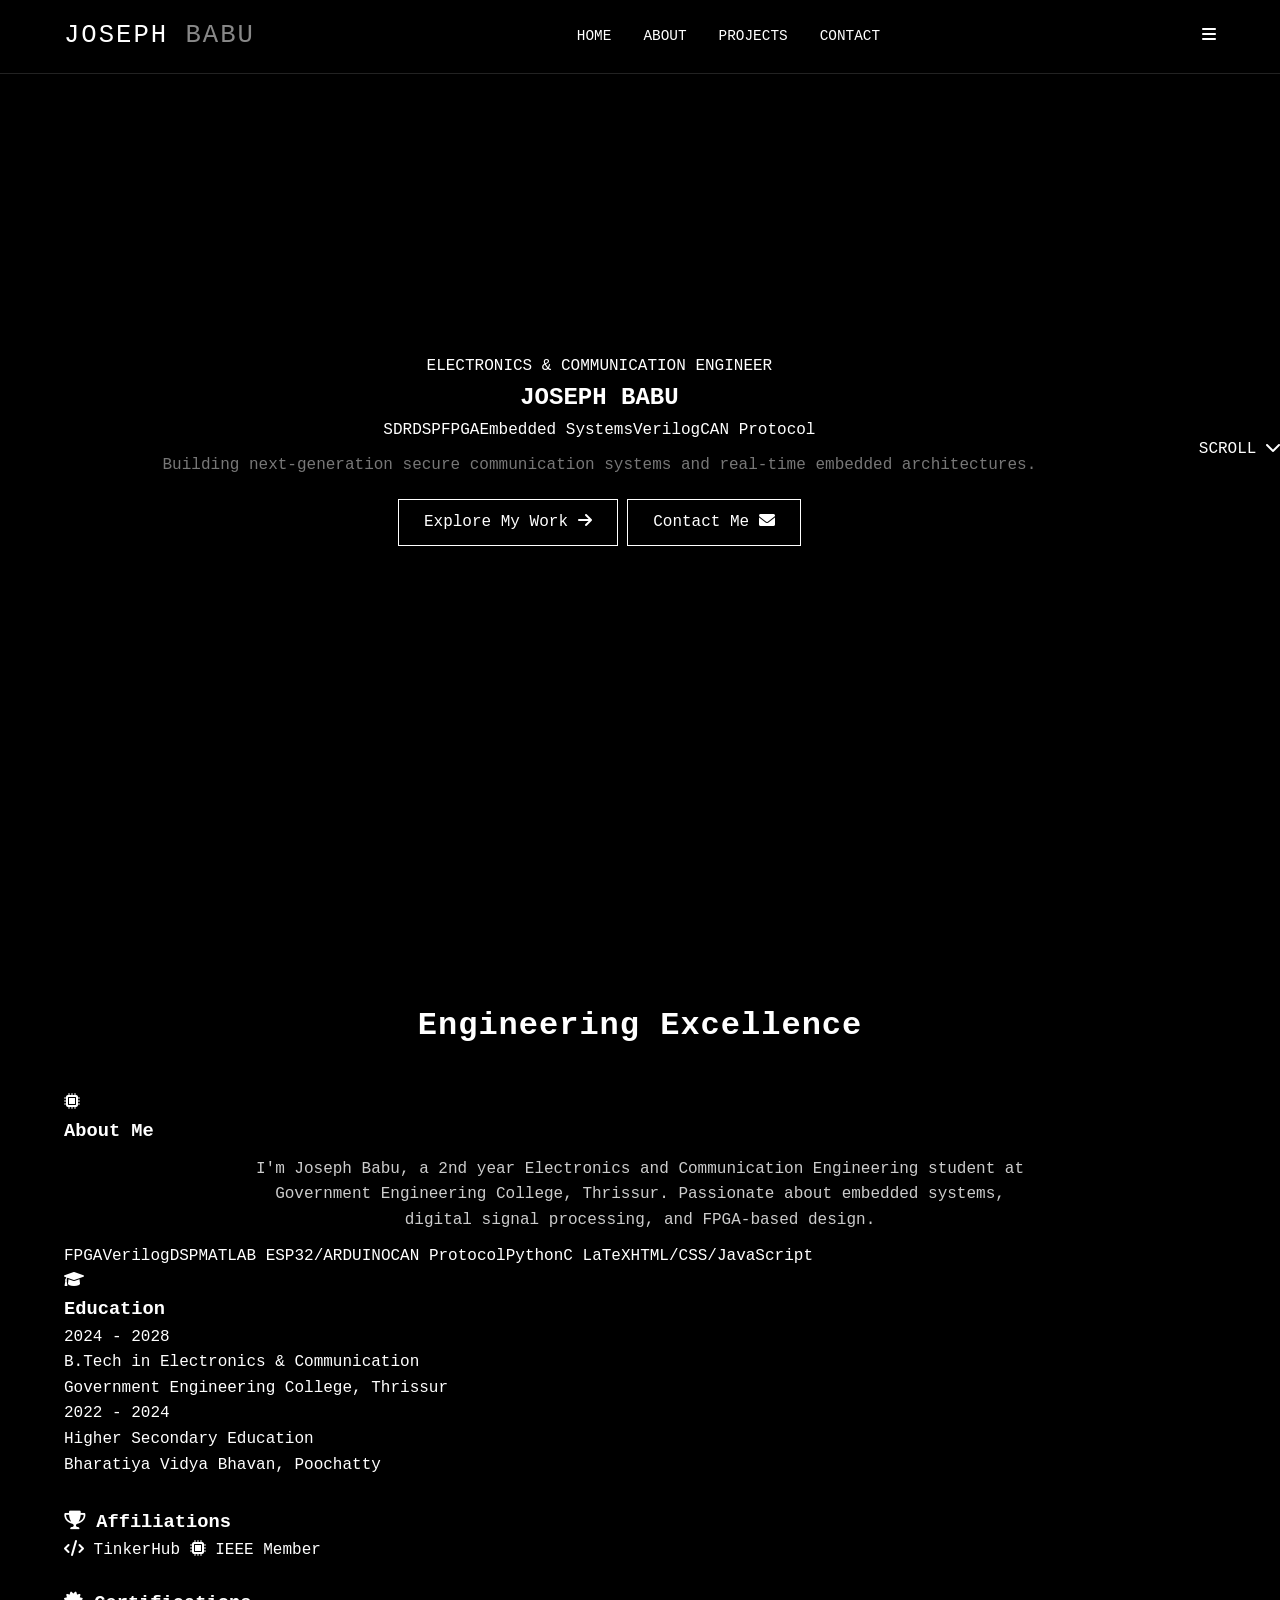
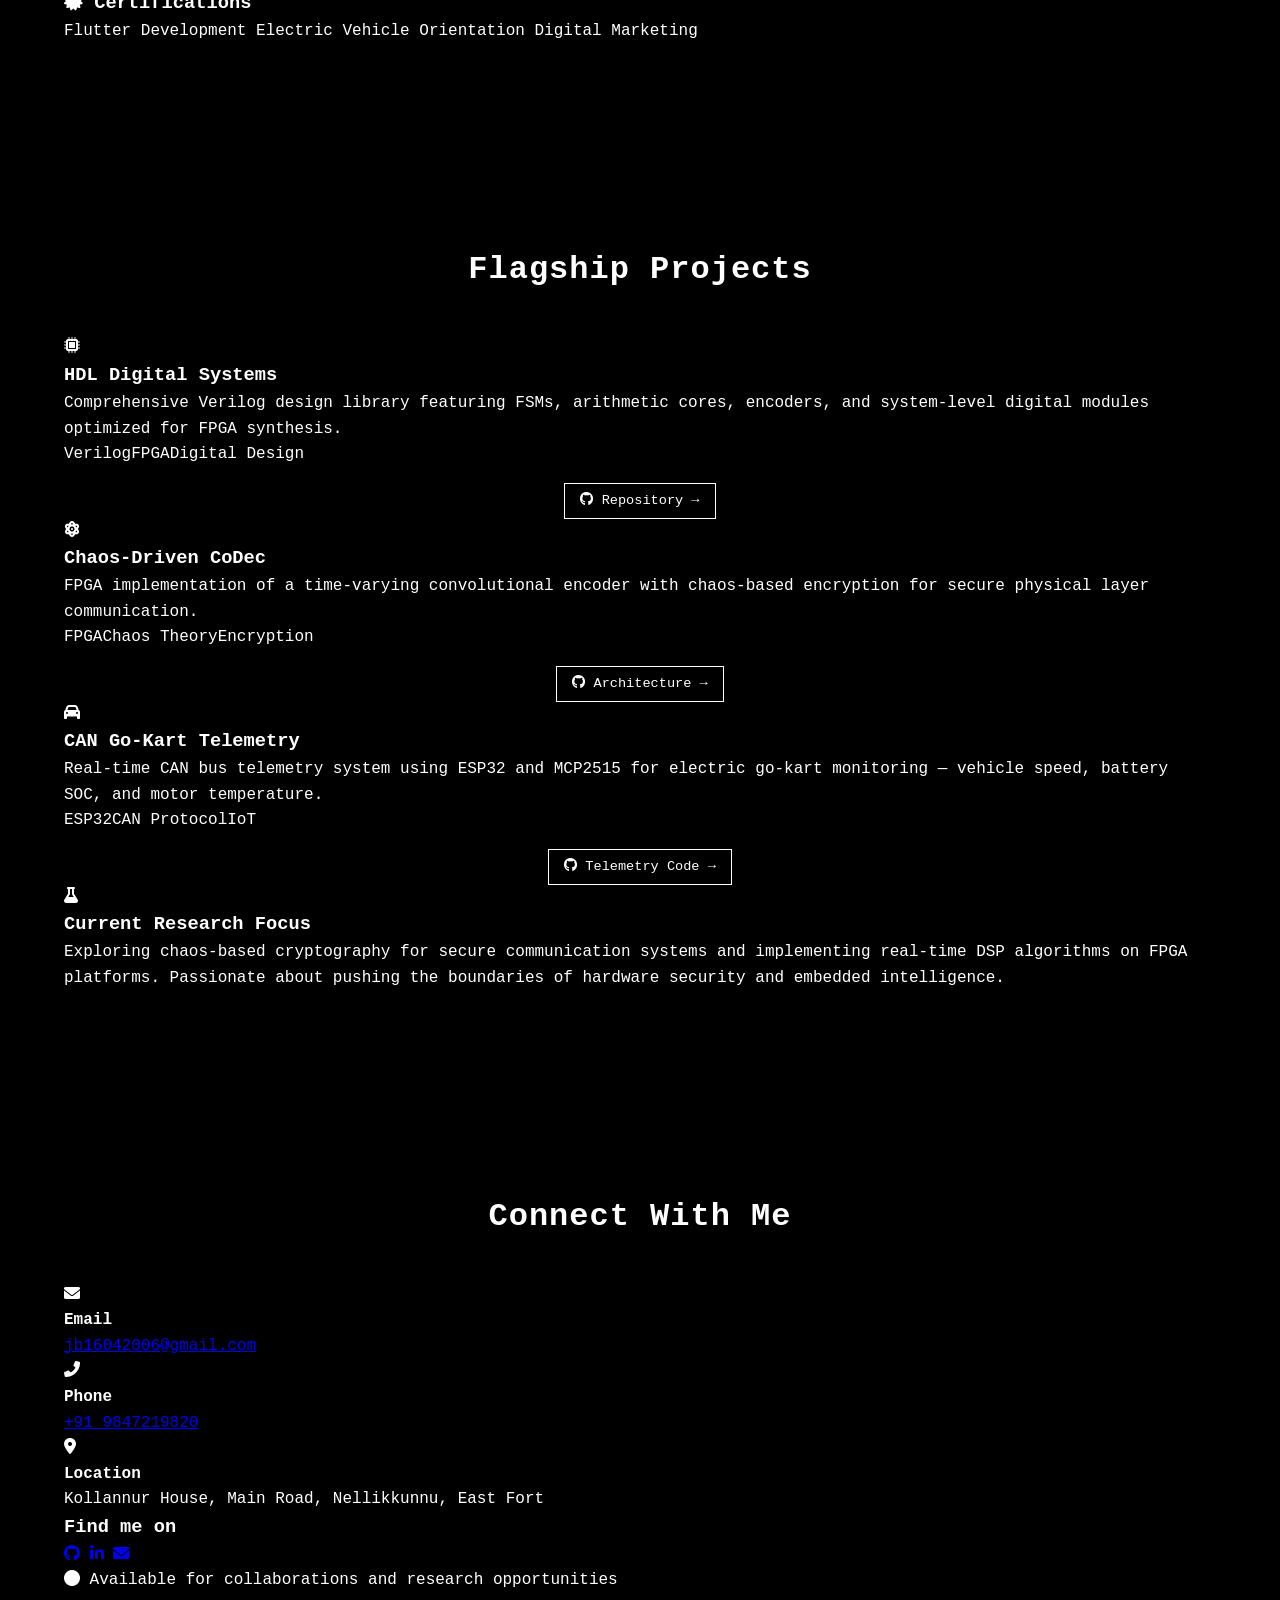
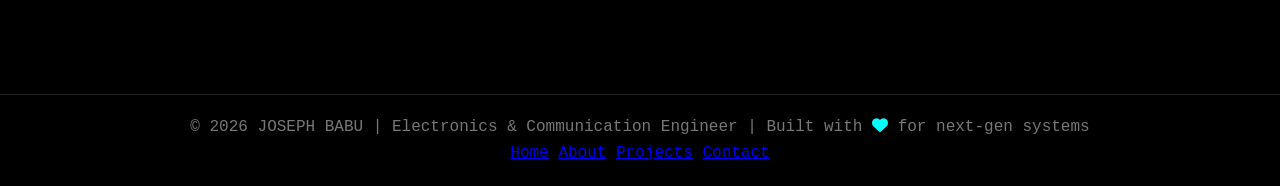
==== index.html @ eed011e5 "Update index.html" ====
<!DOCTYPE html>
<html lang="en">
<head>
    <meta charset="UTF-8">
    <meta name="viewport" content="width=device-width, initial-scale=1.0">
    <title>Joseph Babu | Electronics & Communication Engineer</title>
    
    <!-- Google Fonts + Font Awesome -->
    <link href="https://fonts.googleapis.com/css2?family=Inter:opsz,wght@14..32,300;14..32,400;14..32,500;14..32,600;14..32,700;14..32,800&family=Space+Grotesk:wght@400;500;600;700&display=swap" rel="stylesheet">
    <link rel="stylesheet" href="https://cdnjs.cloudflare.com/ajax/libs/font-awesome/6.0.0/css/all.min.css">
    
    <link rel="stylesheet" href="style.css">
</head>
<body class="no-js">

<div class="grid-bg"></div>
<div class="cursor-glow" id="cursorGlow"></div>

<nav id="navbar">
    <div class="container">
        <div class="logo">JOSEPH <span>BABU</span></div>
        <ul class="nav-links" id="navLinks">
            <li><a href="#home">HOME</a></li>
            <li><a href="#about">ABOUT</a></li>
            <li><a href="#projects">PROJECTS</a></li>
            <li><a href="#contact">CONTACT</a></li>
        </ul>
        <div class="mobile-menu-btn" id="mobileMenuBtn">
            <i class="fas fa-bars"></i>
        </div>
    </div>
</nav>

<!-- Hero Section -->
<section id="home" class="hero">
    <div class="container">
        <div class="hero-content reveal">
            <div class="hero-badge">ELECTRONICS & COMMUNICATION ENGINEER</div>
            <h1>JOSEPH <span class="gradient-text">BABU</span></h1>
        
            <div class="hero-tags">
                <span>SDR</span><span>DSP</span><span>FPGA</span><span>Embedded Systems</span><span>Verilog</span><span>CAN Protocol</span>
            </div>
            <p class="hero-description">Building next-generation secure communication systems and real-time embedded architectures.</p>
            <div class="hero-buttons">
                <a href="#projects" class="btn btn-primary">Explore My Work <i class="fas fa-arrow-right"></i></a>
                <a href="#contact" class="btn btn-outline">Contact Me <i class="fas fa-envelope"></i></a>
            </div>
        </div>
    </div>
    <div class="scroll-indicator">
        <span>SCROLL</span>
        <i class="fas fa-chevron-down"></i>
    </div>
</section>

<!-- About Section -->
<section id="about" class="section">
    <div class="container">
        <h2 class="title reveal">Engineering Excellence</h2>
        <div class="about-grid">
            <div class="about-card reveal">
                <div class="card-icon"><i class="fas fa-microchip"></i></div>
                <h3>About Me</h3>
                <p class="about-text">I'm Joseph Babu, a 2nd year Electronics and Communication Engineering student at Government Engineering College, Thrissur. Passionate about embedded systems, digital signal processing, and FPGA-based design.</p>
                
                <div class="skills-cloud">
                    <span>FPGA</span><span>Verilog</span><span>DSP</span><span>MATLAB</span>
                    <span>ESP32/ARDUINO</span><span>CAN Protocol</span><span>Python</span><span>C</span>
                    <span>LaTeX</span><span>HTML/CSS/JavaScript</span>
                </div>
            </div>
            <div class="about-card reveal">
                <div class="card-icon"><i class="fas fa-graduation-cap"></i></div>
                <h3>Education</h3>
                <div class="education-item">
                    <div class="edu-year">2024 - 2028</div>
                    <div class="edu-title">B.Tech in Electronics & Communication</div>
                    <div class="edu-institution">Government Engineering College, Thrissur</div>
                </div>
                <div class="education-item">
                    <div class="edu-year">2022 - 2024</div>
                    <div class="edu-title">Higher Secondary Education</div>
                    <div class="edu-institution">Bharatiya Vidya Bhavan, Poochatty</div>
                </div>
                <h3 style="margin-top: 30px;"><i class="fas fa-trophy"></i> Affiliations</h3>
                <div class="affiliations">
                    <span><i class="fas fa-code"></i> TinkerHub</span>
                    <span><i class="fas fa-microchip"></i> IEEE Member</span>
                </div>
                <h3 style="margin-top: 25px;"><i class="fas fa-certificate"></i> Certifications</h3>
                <div class="cert-list">
                    <span>Flutter Development</span>
                    <span>Electric Vehicle Orientation</span>
                    <span>Digital Marketing</span>
                </div>
            </div>
        </div>
        
            </div>
        </div>
    </div>
</section>

<!-- Projects Section -->
<section id="projects" class="section">
    <div class="container">
        <h2 class="title reveal">Flagship Projects</h2>
        <div class="projects-grid">
            <div class="project-card reveal">
                <div class="project-icon"><i class="fas fa-microchip"></i></div>
                <h3>HDL Digital Systems</h3>
                <p>Comprehensive Verilog design library featuring FSMs, arithmetic cores, encoders, and system-level digital modules optimized for FPGA synthesis.</p>
                <div class="project-tech">
                    <span>Verilog</span><span>FPGA</span><span>Digital Design</span>
                </div>
                <div class="project-links">
                    <a href="https://github.com/yechezkiel/HDL" target="_blank"><i class="fab fa-github"></i> Repository →</a>
                </div>
            </div>

            <div class="project-card reveal">
                <div class="project-icon"><i class="fas fa-atom"></i></div>
                <h3>Chaos-Driven CoDec</h3>
                <p>FPGA implementation of a time-varying convolutional encoder with chaos-based encryption for secure physical layer communication.</p>
                <div class="project-tech">
                    <span>FPGA</span><span>Chaos Theory</span><span>Encryption</span>
                </div>
                <div class="project-links">
                    <a href="https://github.com/yechezkiel/Chaos-Driven-Time-Varying-Convolutional-CoDec" target="_blank"><i class="fab fa-github"></i> Architecture →</a>
                </div>
            </div>

            <div class="project-card reveal">
                <div class="project-icon"><i class="fas fa-car"></i></div>
                <h3>CAN Go-Kart Telemetry</h3>
                <p>Real-time CAN bus telemetry system using ESP32 and MCP2515 for electric go-kart monitoring — vehicle speed, battery SOC, and motor temperature.</p>
                <div class="project-tech">
                    <span>ESP32</span><span>CAN Protocol</span><span>IoT</span>
                </div>
                <div class="project-links">
                    <a href="https://github.com/yechezkiel/CAN-GOKart" target="_blank"><i class="fab fa-github"></i> Telemetry Code →</a>
                </div>
            </div>
        </div>

        <!-- Research Interest -->
        <div class="research-section reveal">
            <div class="research-content">
                <i class="fas fa-flask"></i>
                <h3>Current Research Focus</h3>
                <p>Exploring chaos-based cryptography for secure communication systems and implementing real-time DSP algorithms on FPGA platforms. Passionate about pushing the boundaries of hardware security and embedded intelligence.</p>
            </div>
        </div>
    </div>
</section>

<!-- Contact Section -->
<section id="contact" class="section">
    <div class="container">
        <h2 class="title reveal">Connect With Me</h2>
        <div class="contact-wrapper">
            <div class="contact-info-card reveal">
                <div class="contact-item">
                    <i class="fas fa-envelope"></i>
                    <div>
                        <h4>Email</h4>
                        <a href="mailto:jb16042006@gmail.com">jb16042006@gmail.com</a>
                    </div>
                </div>
                <div class="contact-item">
                    <i class="fas fa-phone-alt"></i>
                    <div>
                        <h4>Phone</h4>
                        <a href="tel:+919847219820">+91 9847219820</a>
                    </div>
                </div>
                <div class="contact-item">
                    <i class="fas fa-map-marker-alt"></i>
                    <div>
                        <h4>Location</h4>
                        <p>Kollannur House, Main Road, Nellikkunnu, East Fort</p>
                    </div>
                </div>
            </div>
            
            <div class="contact-social reveal">
                <h3>Find me on</h3>
                <div class="social-links">
                    <a href="https://github.com/yechezkiel" target="_blank"><i class="fab fa-github"></i></a>
                    <a href="https://www.linkedin.com/in/joseph-babu-77b7ab332" target="_blank"><i class="fab fa-linkedin-in"></i></a>
                    <a href="mailto:jb16042006@gmail.com"><i class="fas fa-envelope"></i></a>
                </div>
                <div class="availability">
                    <i class="fas fa-circle"></i>
                    <span>Available for collaborations and research opportunities</span>
                </div>
            </div>
        </div>
    </div>
</section>

<footer>
    <div class="container">
        <p>© 2026 JOSEPH BABU | Electronics & Communication Engineer | Built with <i class="fas fa-heart" style="color:#0ff"></i> for next-gen systems</p>
        <div class="footer-links">
            <a href="#home">Home</a>
            <a href="#about">About</a>
            <a href="#projects">Projects</a>
            <a href="#contact">Contact</a>
        </div>
    </div>
</footer>

<script src="script.js"></script>
</body>
</html>
---- style.css ----
* {
    margin: 0;
    padding: 0;
    box-sizing: border-box;
}

body {
    background: #000;
    color: #fff;
    font-family: 'Segoe UI', 'Roboto', monospace;
    line-height: 1.6;
    scroll-behavior: smooth;
}

/* CONTAINER */
.container {
    width: 90%;
    max-width: 1200px;
    margin: auto;
}

/* NAVBAR */
nav {
    position: fixed;
    width: 100%;
    top: 0;
    z-index: 1000;

    background: rgba(0, 0, 0, 0.7);
    backdrop-filter: blur(10px);
    border-bottom: 1px solid #222;
}

nav .container {
    display: flex;
    justify-content: space-between;
    align-items: center;
    padding: 1rem 0;
}

/* LOGO */
.logo {
    font-size: 1.6rem;
    letter-spacing: 2px;
    white-space: nowrap;
}

.logo span {
    color: #888;
}

/* NAV LINKS */
.nav-links {
    display: flex;
    gap: 2rem;
    list-style: none;
}

.nav-links a {
    color: #fff;
    text-decoration: none;
    position: relative;
    font-size: 0.9rem;
}

/* underline hover effect */
.nav-links a::after {
    content: '';
    position: absolute;
    left: 0;
    bottom: -5px;
    width: 0%;
    height: 1px;
    background: white;
    transition: 0.3s;
}

.nav-links a:hover::after {
    width: 100%;
}

/* SECTION FIX (prevents hiding under navbar) */
section {
    padding: 100px 0;
    scroll-margin-top: 80px;
}

/* HERO */
.hero {
    height: 100vh;
    display: flex;
    align-items: center;
    text-align: center;
}

.hero-content {
    width: 100%;
}

#typing {
    font-size: 3rem;
    letter-spacing: 2px;
    border-right: 2px solid white;
    display: inline-block;
    padding-right: 5px;
}

.hero h3 {
    margin-top: 10px;
    color: #aaa;
    font-weight: 400;
}

.hero p {
    margin-top: 10px;
    color: #777;
}

/* BUTTON */
.btn {
    display: inline-block;
    margin-top: 20px;
    padding: 10px 25px;
    border: 1px solid white;
    color: white;
    text-decoration: none;
    transition: 0.3s;
}

.btn:hover {
    background: white;
    color: black;
    transform: translateY(-2px);
}

/* TITLES */
.title {
    text-align: center;
    margin-bottom: 40px;
    font-size: 2rem;
    letter-spacing: 1px;
}

/* ABOUT */
.about-text {
    max-width: 800px;
    margin: 10px auto;
    text-align: center;
    color: #ccc;
}

/* SKILLS */
.skills {
    display: flex;
    justify-content: center;
    flex-wrap: wrap;
    gap: 10px;
    margin-top: 20px;
}

.skills span {
    border: 1px solid #333;
    padding: 6px 15px;
    font-size: 0.85rem;
    transition: 0.3s;
}

.skills span:hover {
    background: white;
    color: black;
}

/* PROJECT GRID */
.grid {
    display: grid;
    grid-template-columns: repeat(auto-fit, minmax(280px, 1fr));
    gap: 2rem;
}

/* PROJECT CARD */
.card {
    padding: 2rem;
    border-radius: 10px;

    background: rgba(255, 255, 255, 0.05);
    backdrop-filter: blur(10px);

    border: 1px solid #222;
    transition: all 0.3s ease;
    text-align: center;
}

.card i {
    font-size: 2.5rem;
    margin-bottom: 15px;
}

.card h3 {
    margin-bottom: 10px;
}

.card p {
    color: #aaa;
    font-size: 0.9rem;
}

/* HOVER EFFECT */
.card:hover {
    transform: translateY(-10px);
    border-color: white;
    box-shadow: 0 0 20px rgba(255,255,255,0.1);
}

/* PROJECT LINKS */
.project-links {
    margin-top: 15px;
    display: flex;
    justify-content: center;
}

.project-links a {
    border: 1px solid white;
    padding: 6px 15px;
    text-decoration: none;
    color: white;
    font-size: 0.85rem;
    transition: 0.3s;
}

.project-links a:hover {
    background: white;
    color: black;
}

/* CONTACT */
.contact {
    display: flex;
    justify-content: center;
    gap: 2rem;
    font-size: 2rem;
}

.contact a {
    color: white;
    transition: 0.3s;
}

.contact a:hover {
    transform: scale(1.2);
    color: #aaa;
}

/* FOOTER */
footer {
    text-align: center;
    padding: 20px;
    border-top: 1px solid #222;
    color: #777;
}

/* SCROLL ANIMATION */
.fade {
    opacity: 0;
    transform: translateY(20px);
    transition: 0.8s ease;
}

.fade.show {
    opacity: 1;
    transform: translateY(0);
}

/* RESPONSIVE */
@media (max-width: 768px) {
    .nav-links {
        gap: 1rem;
        font-size: 0.8rem;
    }

    #typing {
        font-size: 2rem;
    }

    .title {
        font-size: 1.5rem;
    }
}
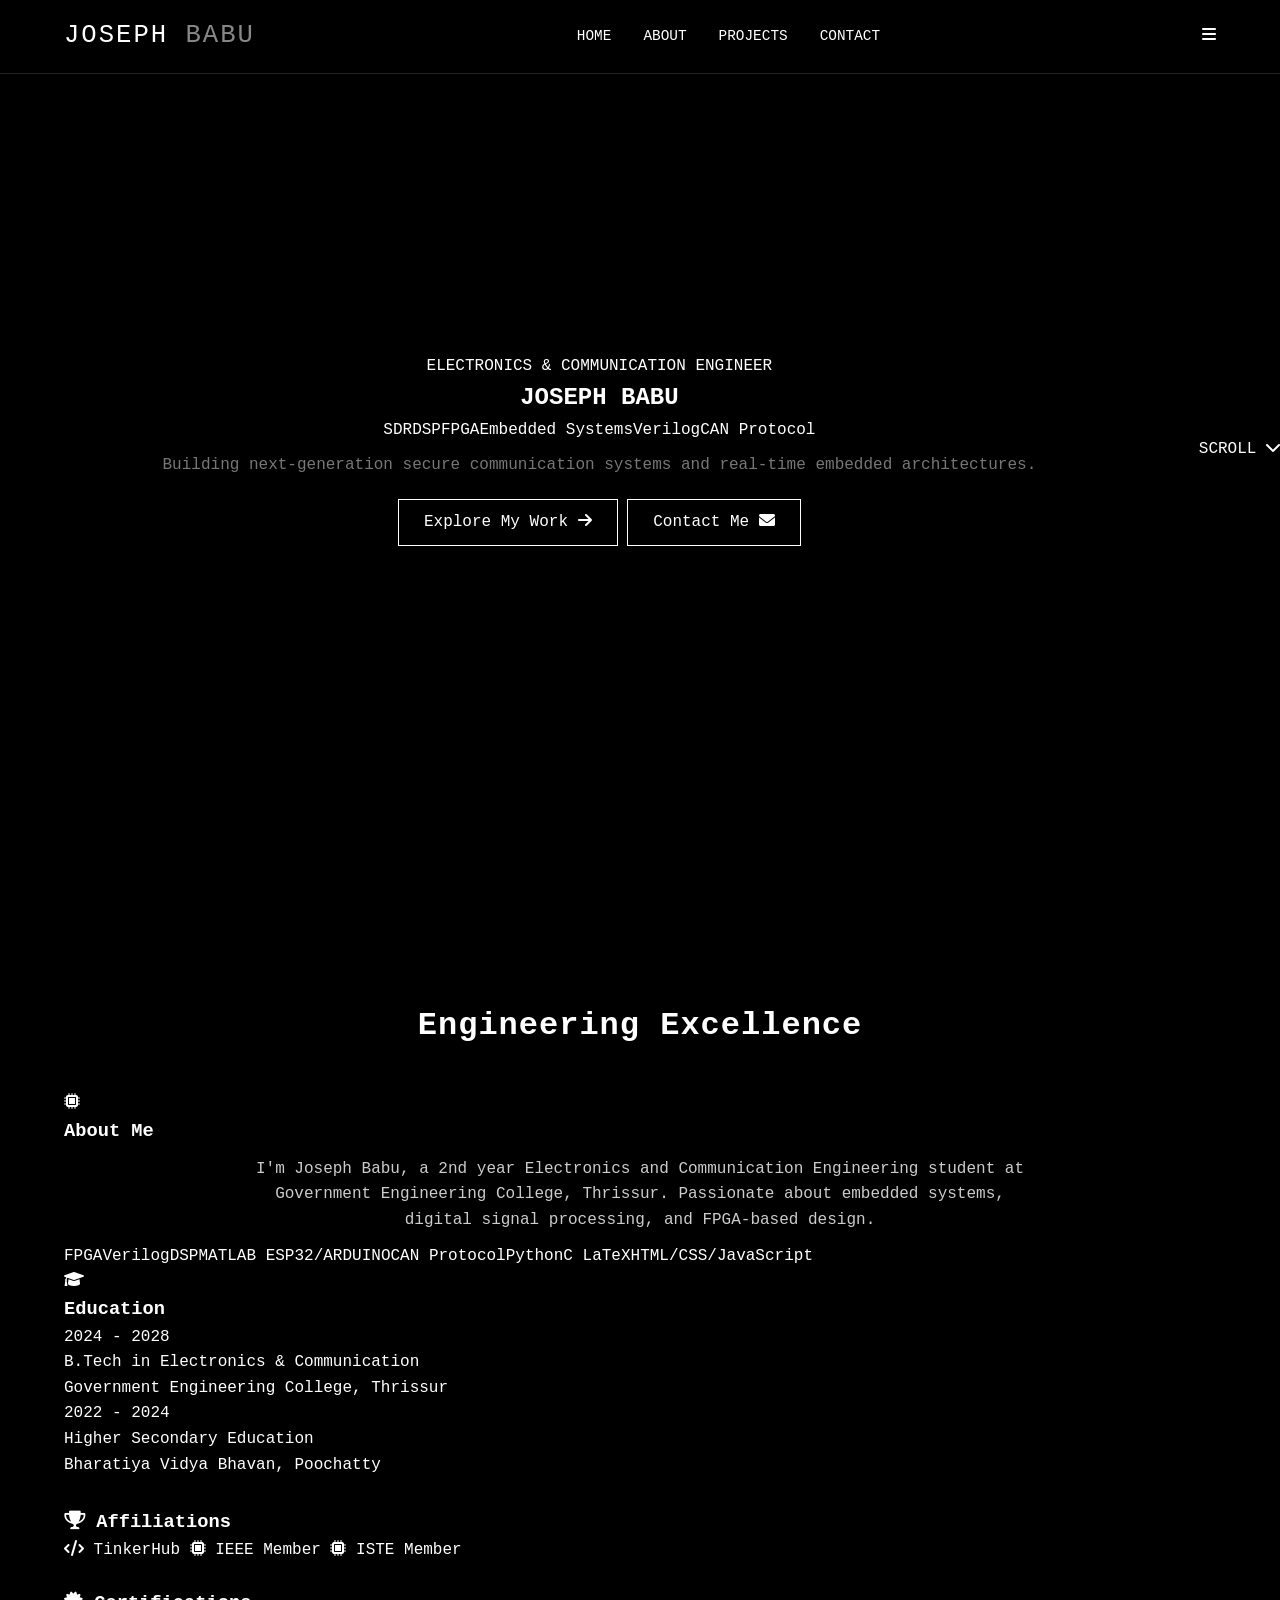
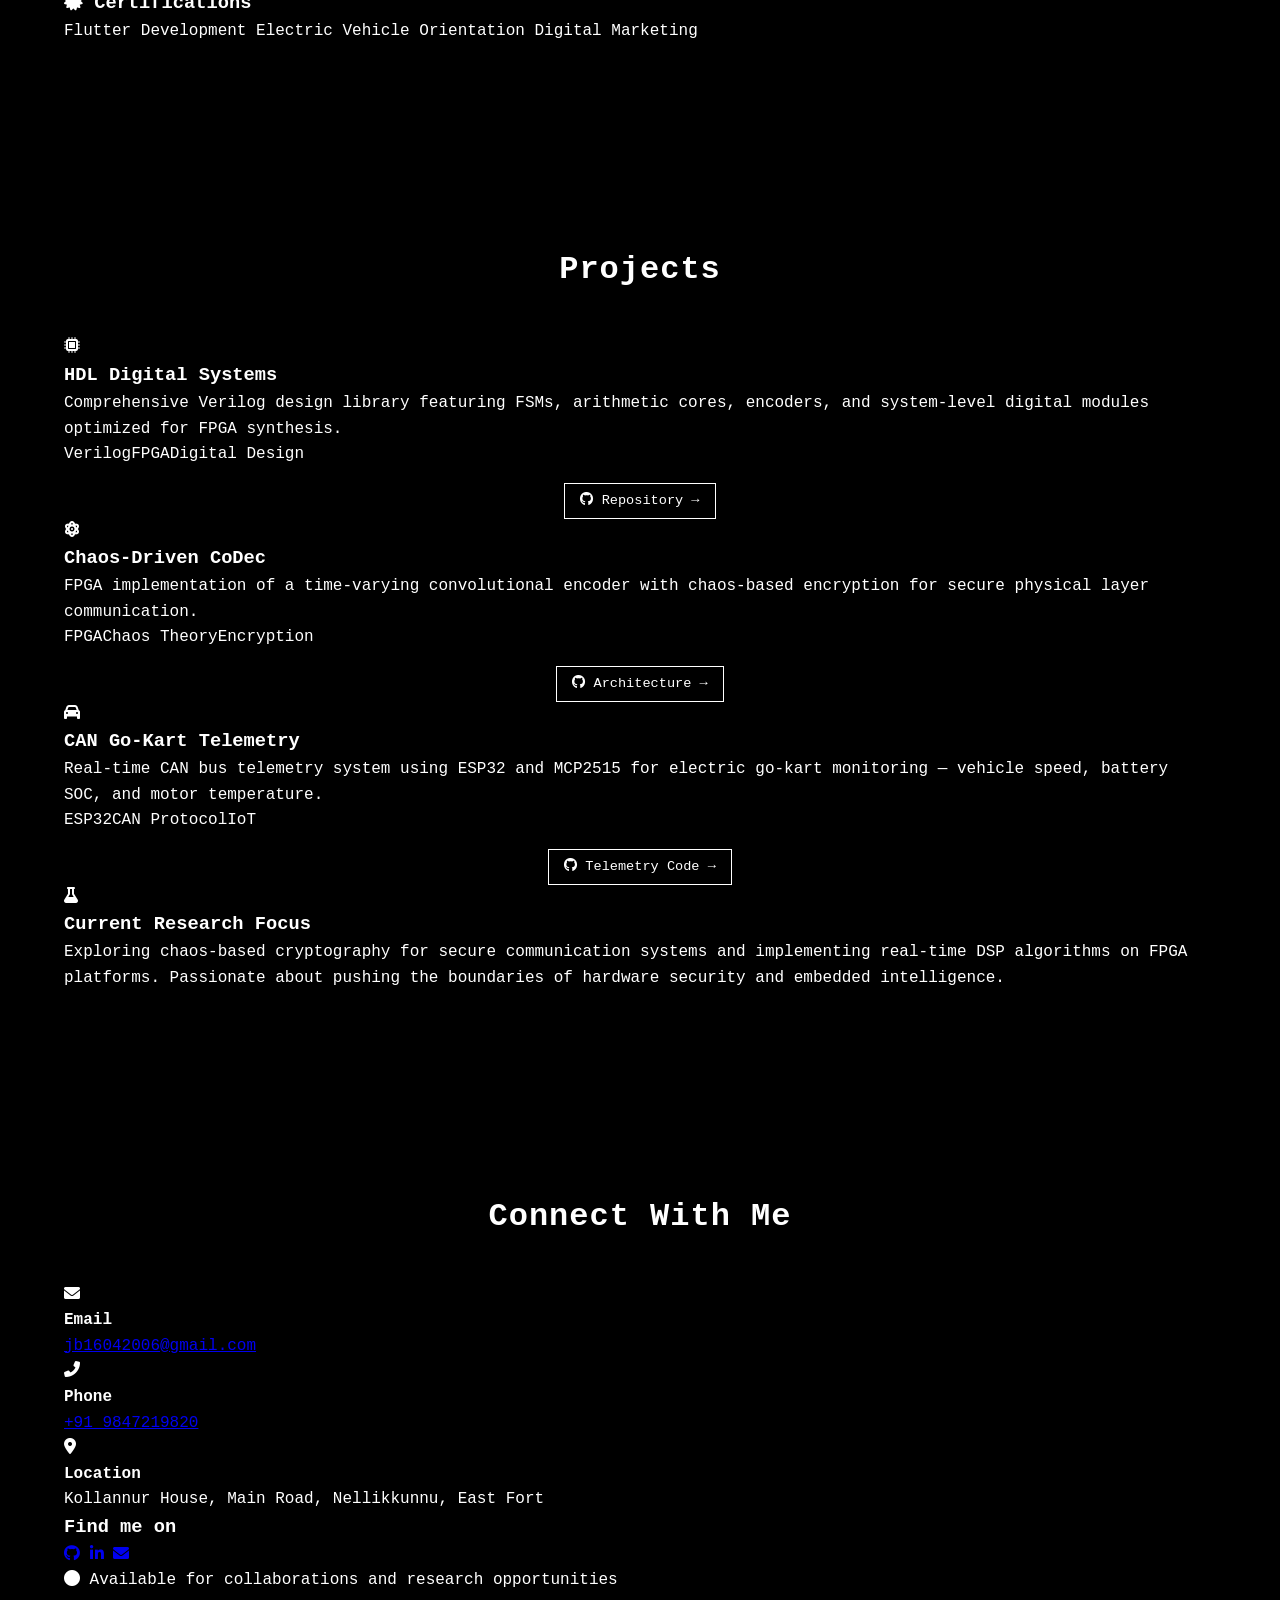
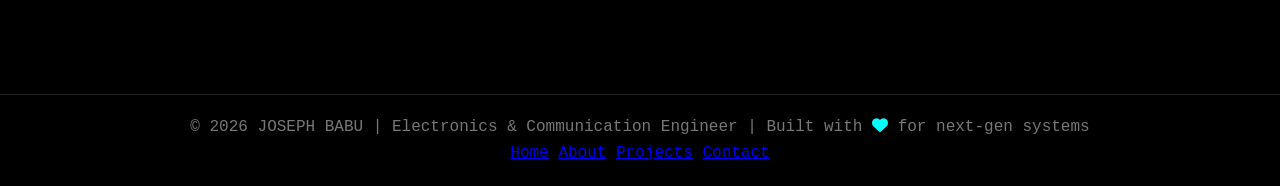
==== commit c2a3be47: "Update index.html" ====
--- a/index.html
+++ b/index.html
@@ -87,6 +87,7 @@
                 <div class="affiliations">
                     <span><i class="fas fa-code"></i> TinkerHub</span>
                     <span><i class="fas fa-microchip"></i> IEEE Member</span>
+                    <span><i class="fas fa-microchip"></i> ISTE Member</span>
                 </div>
                 <h3 style="margin-top: 25px;"><i class="fas fa-certificate"></i> Certifications</h3>
                 <div class="cert-list">
@@ -105,7 +106,7 @@
 <!-- Projects Section -->
 <section id="projects" class="section">
     <div class="container">
-        <h2 class="title reveal">Flagship Projects</h2>
+        <h2 class="title reveal"> Projects</h2>
         <div class="projects-grid">
             <div class="project-card reveal">
                 <div class="project-icon"><i class="fas fa-microchip"></i></div>
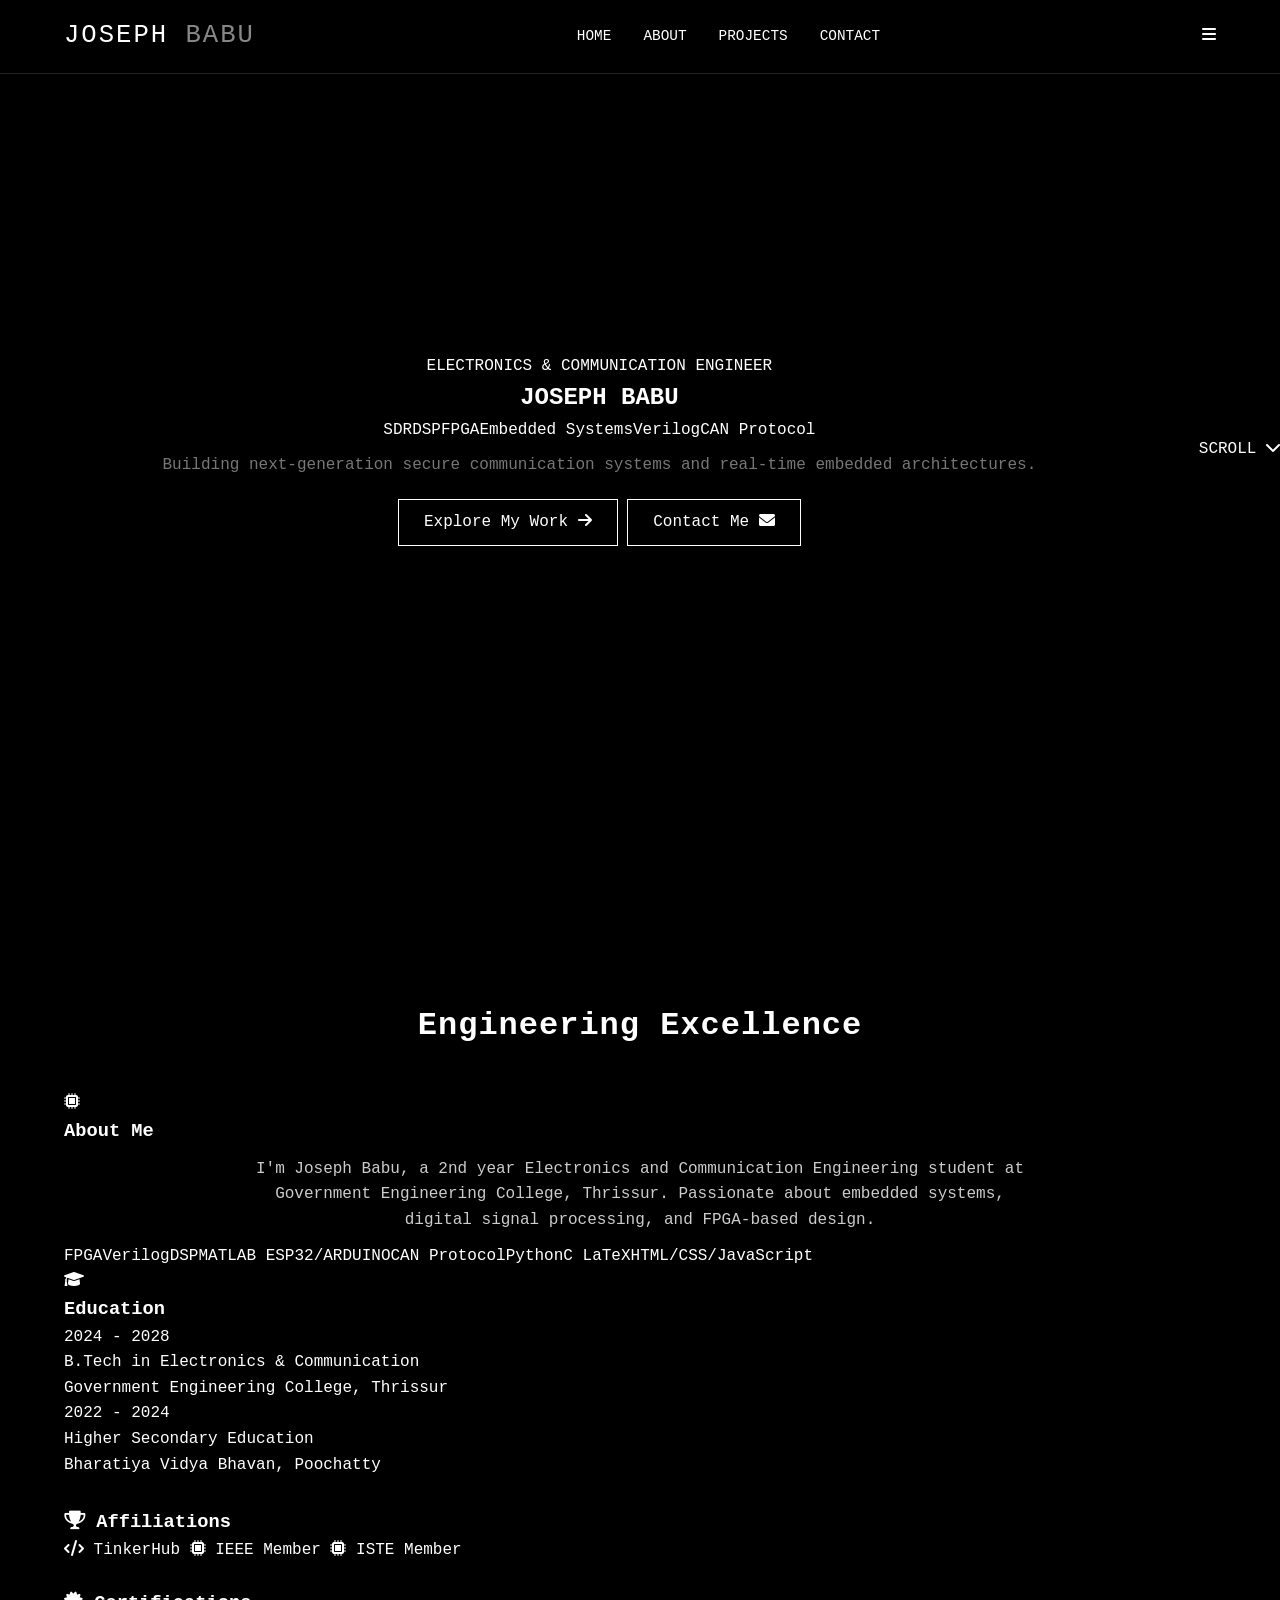
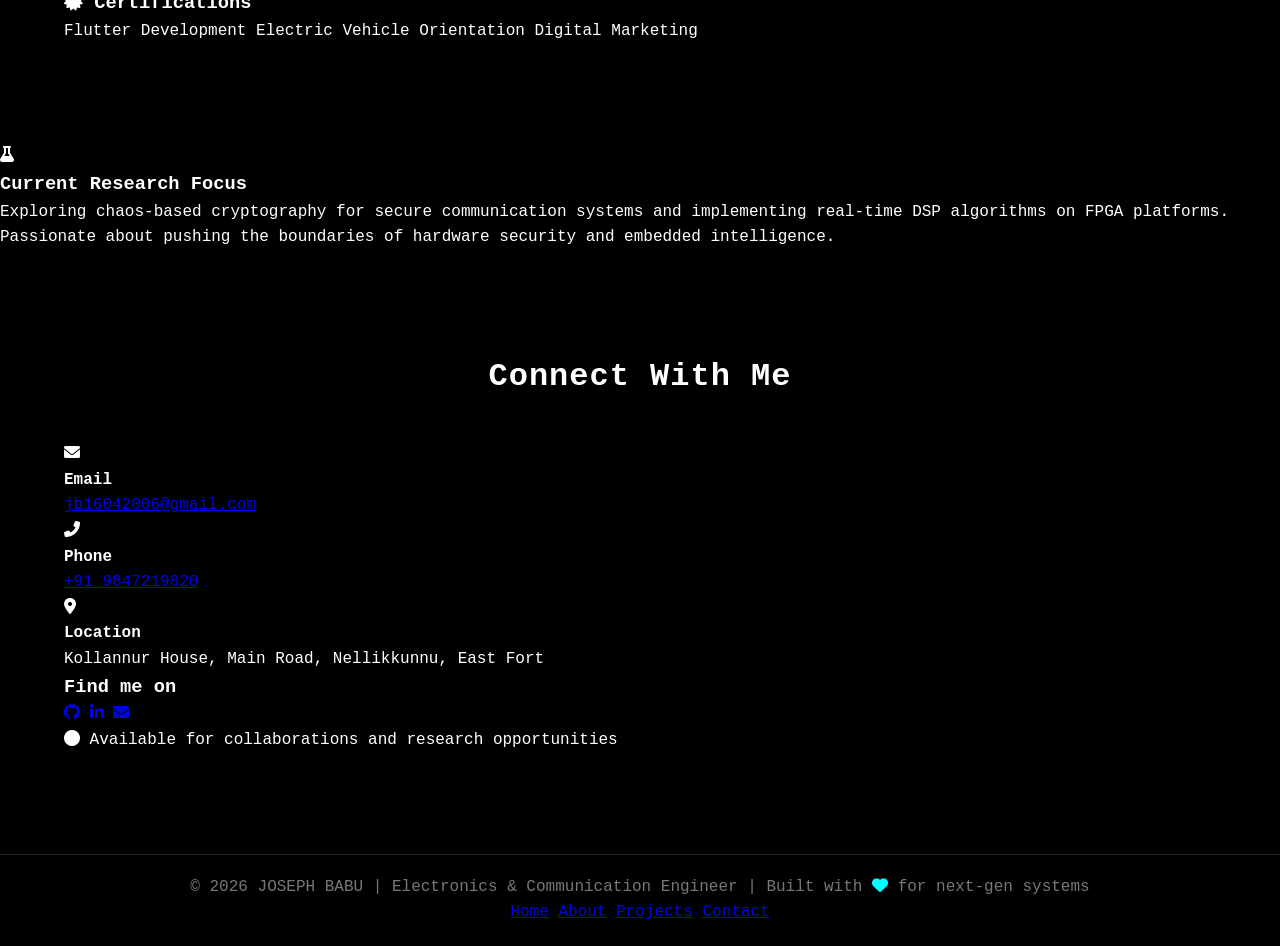
==== commit 0a2be62f: "Update index.html Updated the link for the projects page and removed the projects section." ====
--- a/index.html
+++ b/index.html
@@ -22,7 +22,7 @@
         <ul class="nav-links" id="navLinks">
             <li><a href="#home">HOME</a></li>
             <li><a href="#about">ABOUT</a></li>
-            <li><a href="#projects">PROJECTS</a></li>
+            <li><a href="projects.html">PROJECTS</a></li>
             <li><a href="#contact">CONTACT</a></li>
         </ul>
         <div class="mobile-menu-btn" id="mobileMenuBtn">
@@ -103,47 +103,7 @@
     </div>
 </section>
 
-<!-- Projects Section -->
-<section id="projects" class="section">
-    <div class="container">
-        <h2 class="title reveal"> Projects</h2>
-        <div class="projects-grid">
-            <div class="project-card reveal">
-                <div class="project-icon"><i class="fas fa-microchip"></i></div>
-                <h3>HDL Digital Systems</h3>
-                <p>Comprehensive Verilog design library featuring FSMs, arithmetic cores, encoders, and system-level digital modules optimized for FPGA synthesis.</p>
-                <div class="project-tech">
-                    <span>Verilog</span><span>FPGA</span><span>Digital Design</span>
-                </div>
-                <div class="project-links">
-                    <a href="https://github.com/yechezkiel/HDL" target="_blank"><i class="fab fa-github"></i> Repository →</a>
-                </div>
-            </div>
 
-            <div class="project-card reveal">
-                <div class="project-icon"><i class="fas fa-atom"></i></div>
-                <h3>Chaos-Driven CoDec</h3>
-                <p>FPGA implementation of a time-varying convolutional encoder with chaos-based encryption for secure physical layer communication.</p>
-                <div class="project-tech">
-                    <span>FPGA</span><span>Chaos Theory</span><span>Encryption</span>
-                </div>
-                <div class="project-links">
-                    <a href="https://github.com/yechezkiel/Chaos-Driven-Time-Varying-Convolutional-CoDec" target="_blank"><i class="fab fa-github"></i> Architecture →</a>
-                </div>
-            </div>
-
-            <div class="project-card reveal">
-                <div class="project-icon"><i class="fas fa-car"></i></div>
-                <h3>CAN Go-Kart Telemetry</h3>
-                <p>Real-time CAN bus telemetry system using ESP32 and MCP2515 for electric go-kart monitoring — vehicle speed, battery SOC, and motor temperature.</p>
-                <div class="project-tech">
-                    <span>ESP32</span><span>CAN Protocol</span><span>IoT</span>
-                </div>
-                <div class="project-links">
-                    <a href="https://github.com/yechezkiel/CAN-GOKart" target="_blank"><i class="fab fa-github"></i> Telemetry Code →</a>
-                </div>
-            </div>
-        </div>
 
         <!-- Research Interest -->
         <div class="research-section reveal">
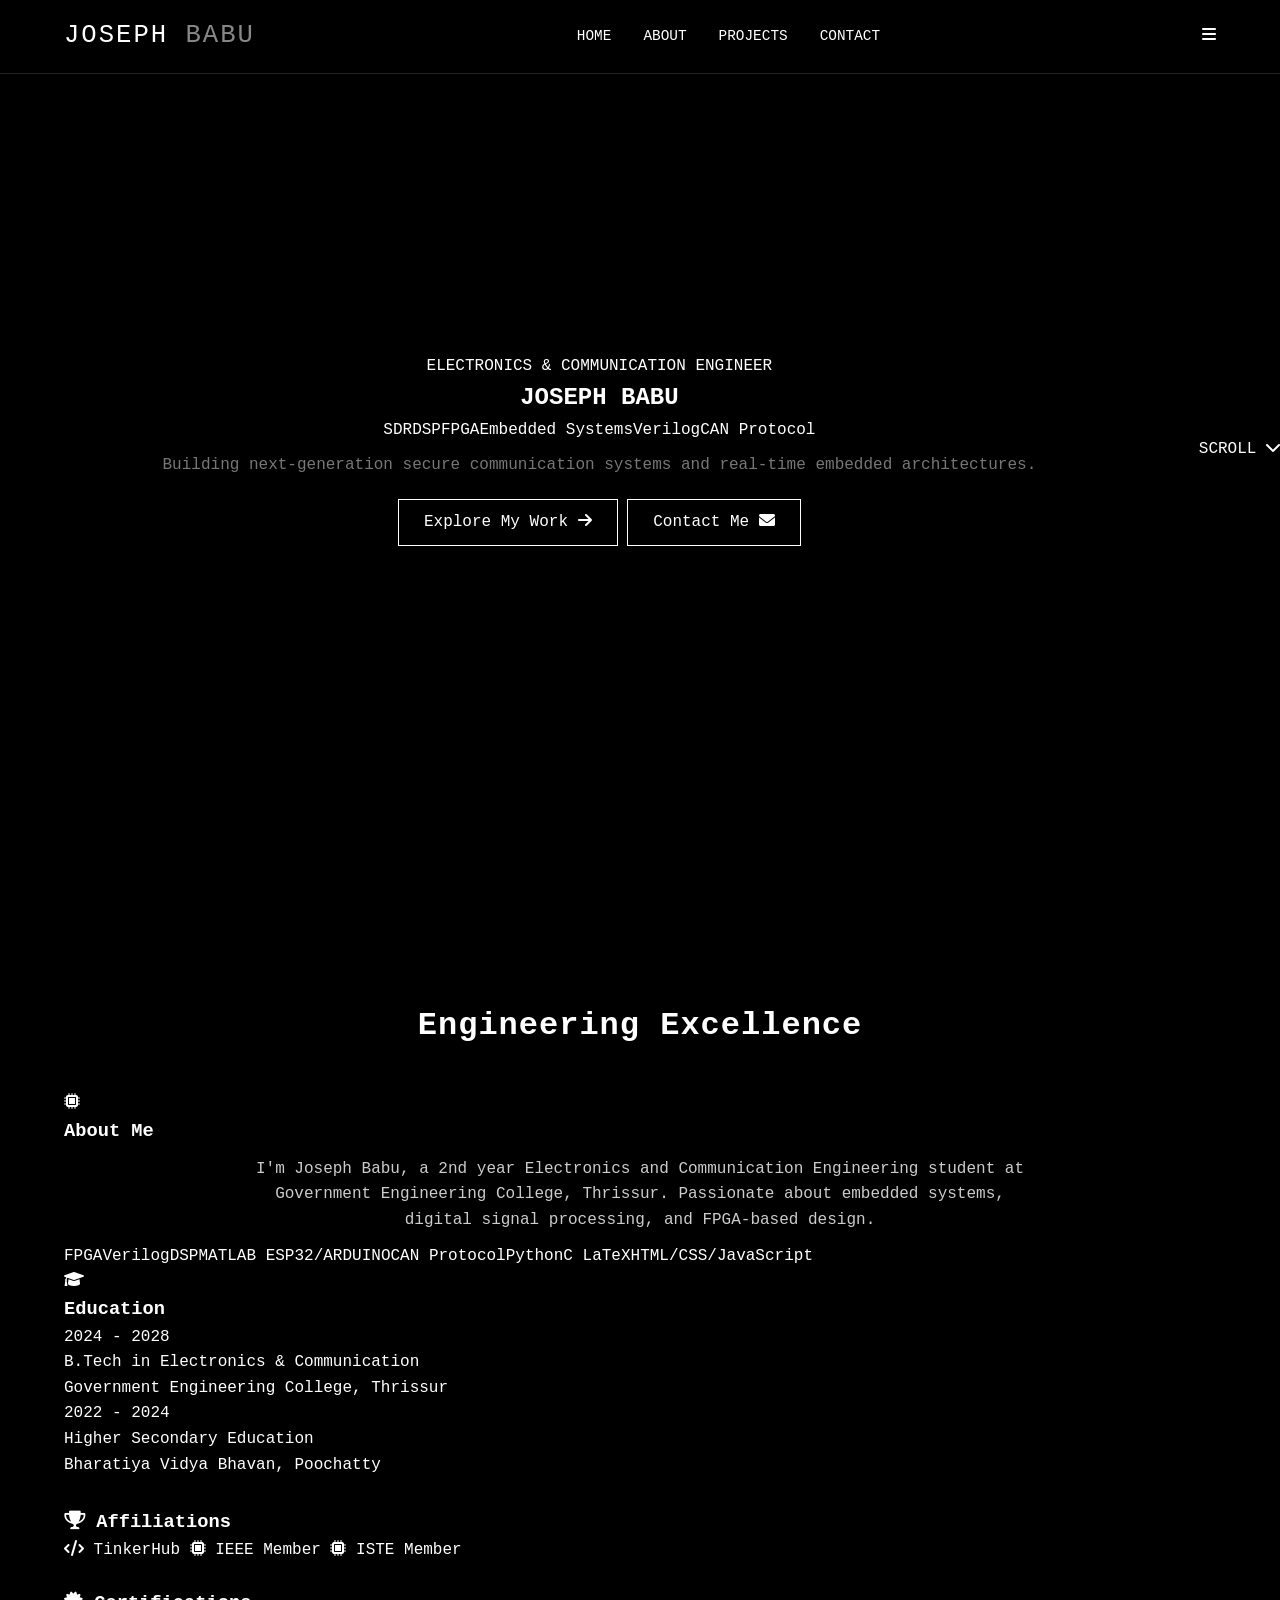
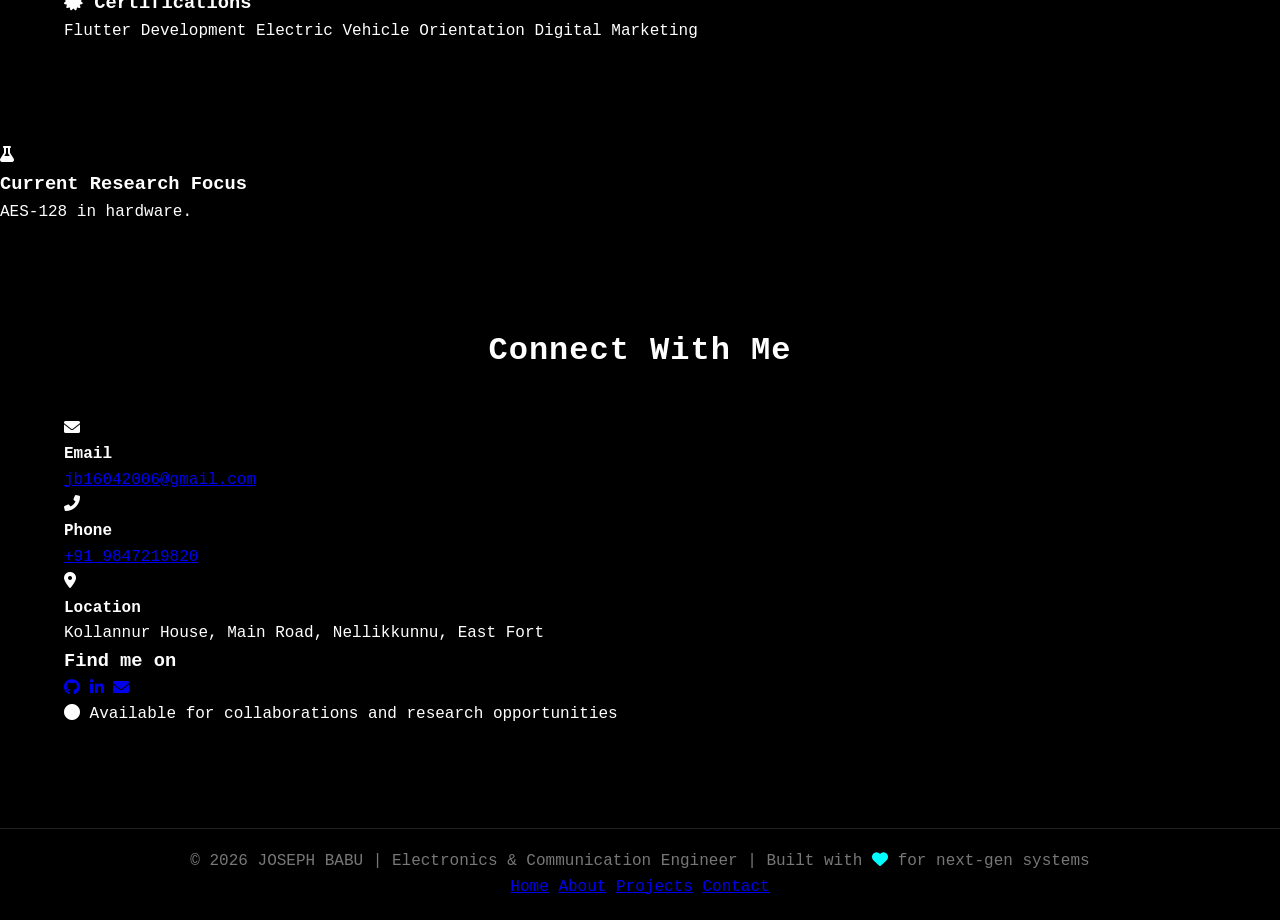
==== commit 21ebabd1: "Update index.html" ====
--- a/index.html
+++ b/index.html
@@ -110,7 +110,7 @@
             <div class="research-content">
                 <i class="fas fa-flask"></i>
                 <h3>Current Research Focus</h3>
-                <p>Exploring chaos-based cryptography for secure communication systems and implementing real-time DSP algorithms on FPGA platforms. Passionate about pushing the boundaries of hardware security and embedded intelligence.</p>
+                <p> AES-128 in hardware.</p>
             </div>
         </div>
     </div>
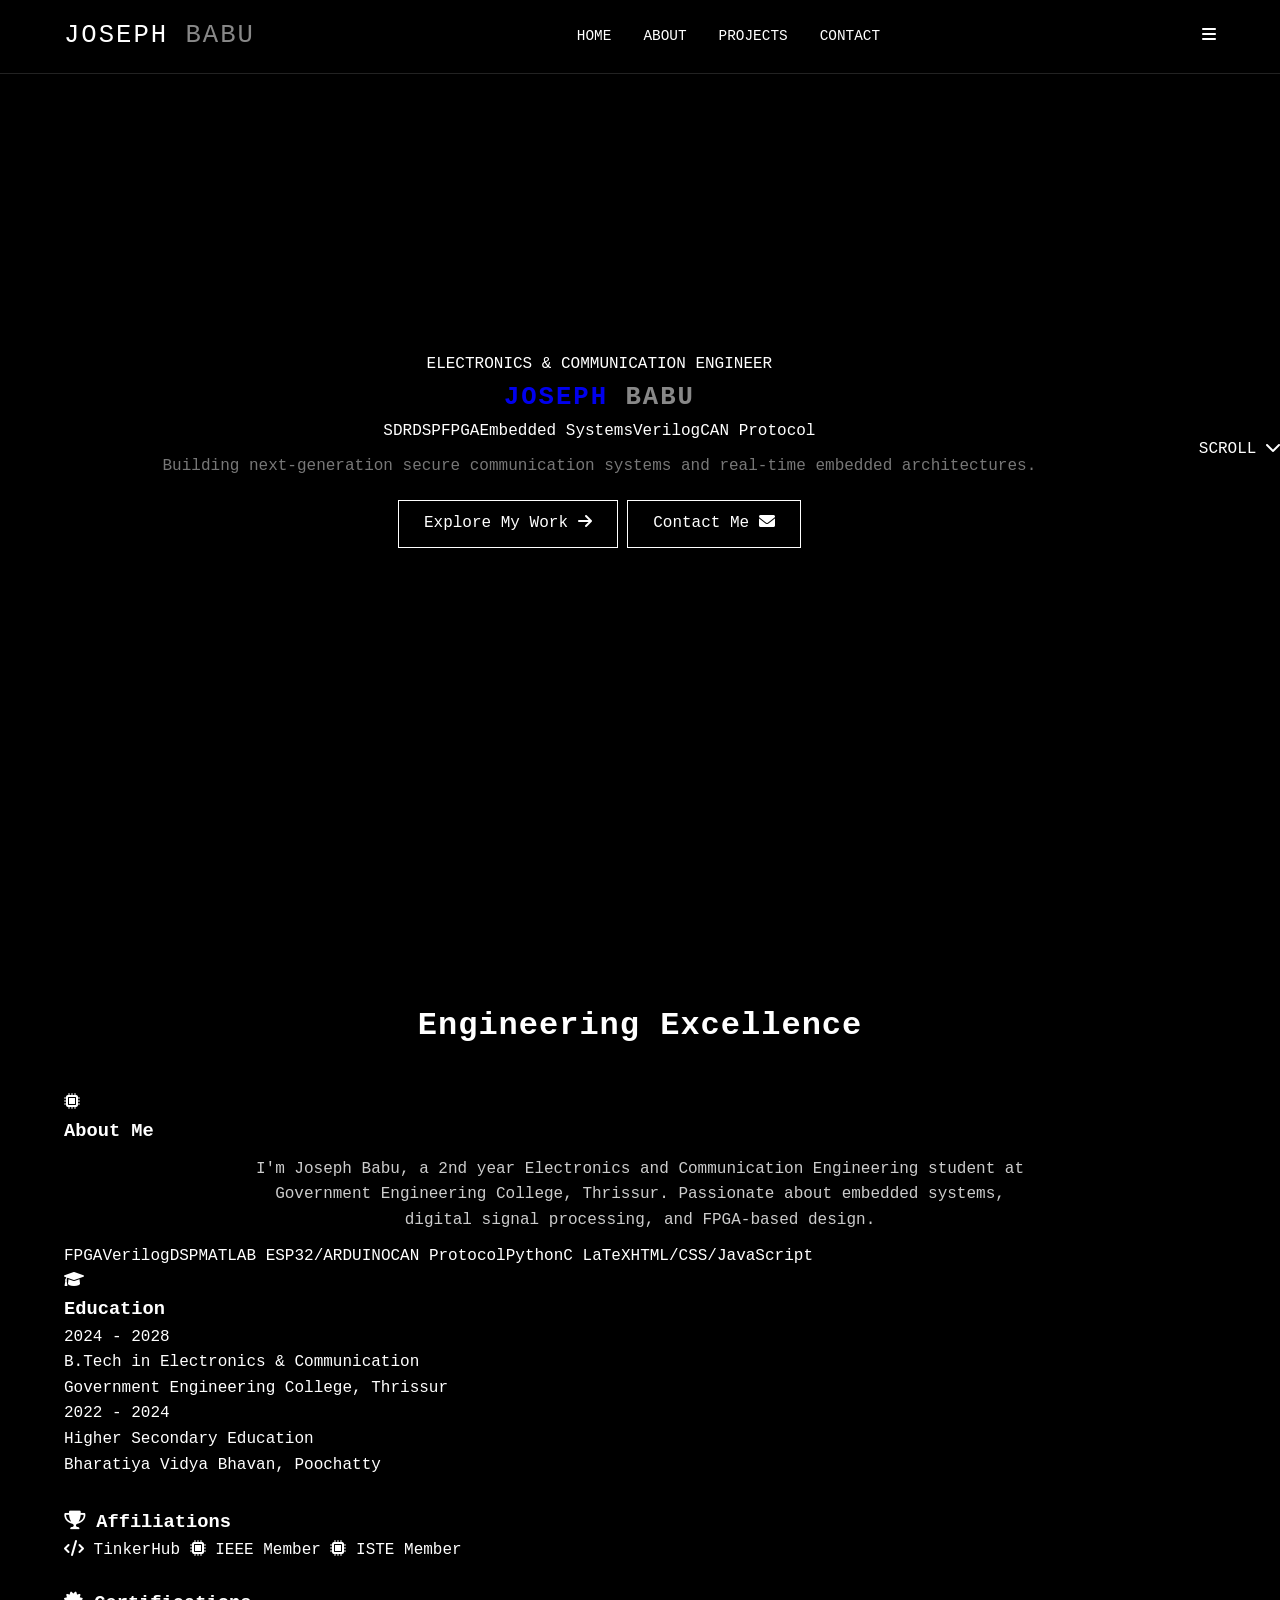
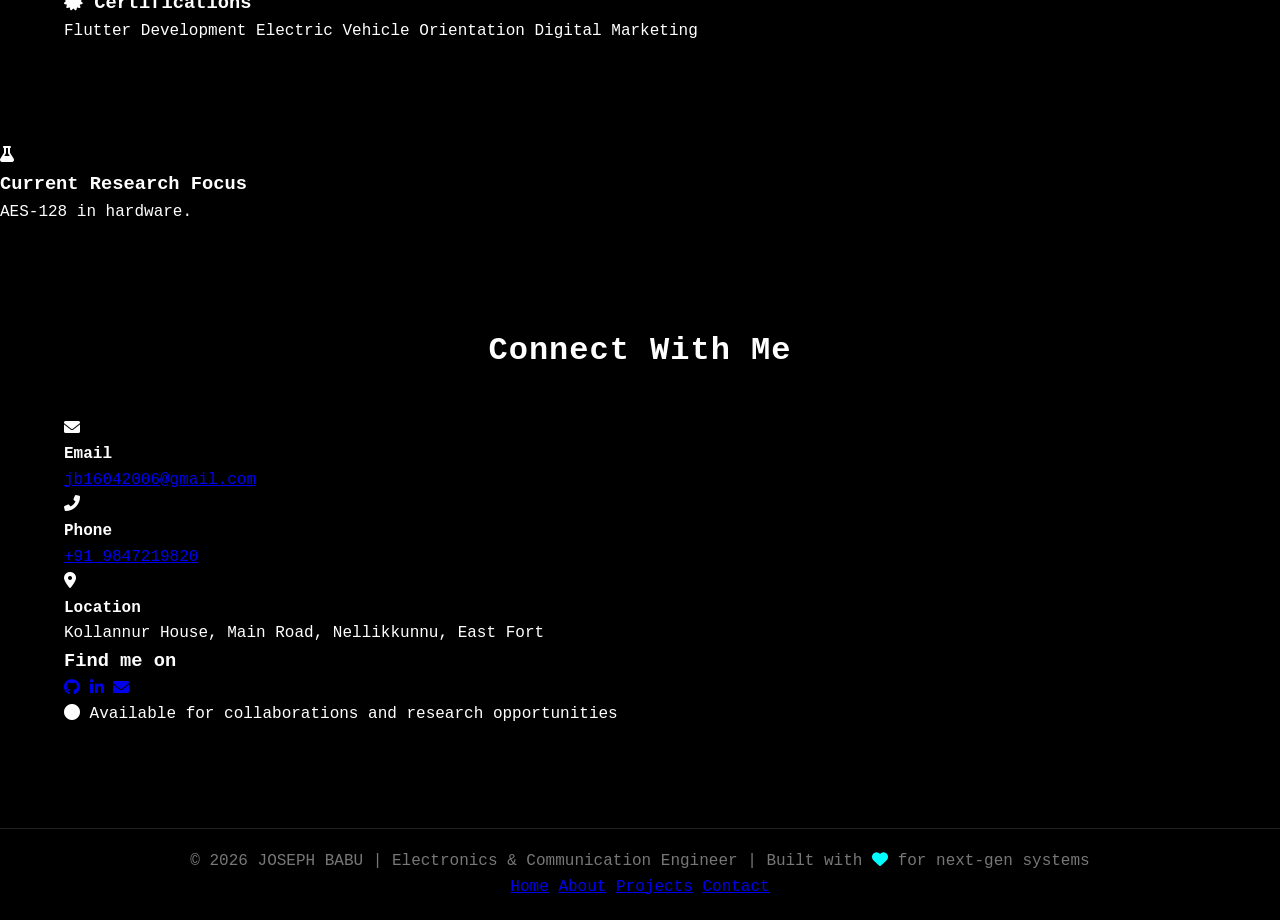
==== commit c5740ff0: "Update index.html" ====
--- a/index.html
+++ b/index.html
@@ -36,7 +36,9 @@
     <div class="container">
         <div class="hero-content reveal">
             <div class="hero-badge">ELECTRONICS & COMMUNICATION ENGINEER</div>
-            <h1>JOSEPH <span class="gradient-text">BABU</span></h1>
+           <a href="index.html" style="text-decoration: none;">
+    <h1 class="logo">JOSEPH <span>BABU</span></h1>
+</a>
         
             <div class="hero-tags">
                 <span>SDR</span><span>DSP</span><span>FPGA</span><span>Embedded Systems</span><span>Verilog</span><span>CAN Protocol</span>
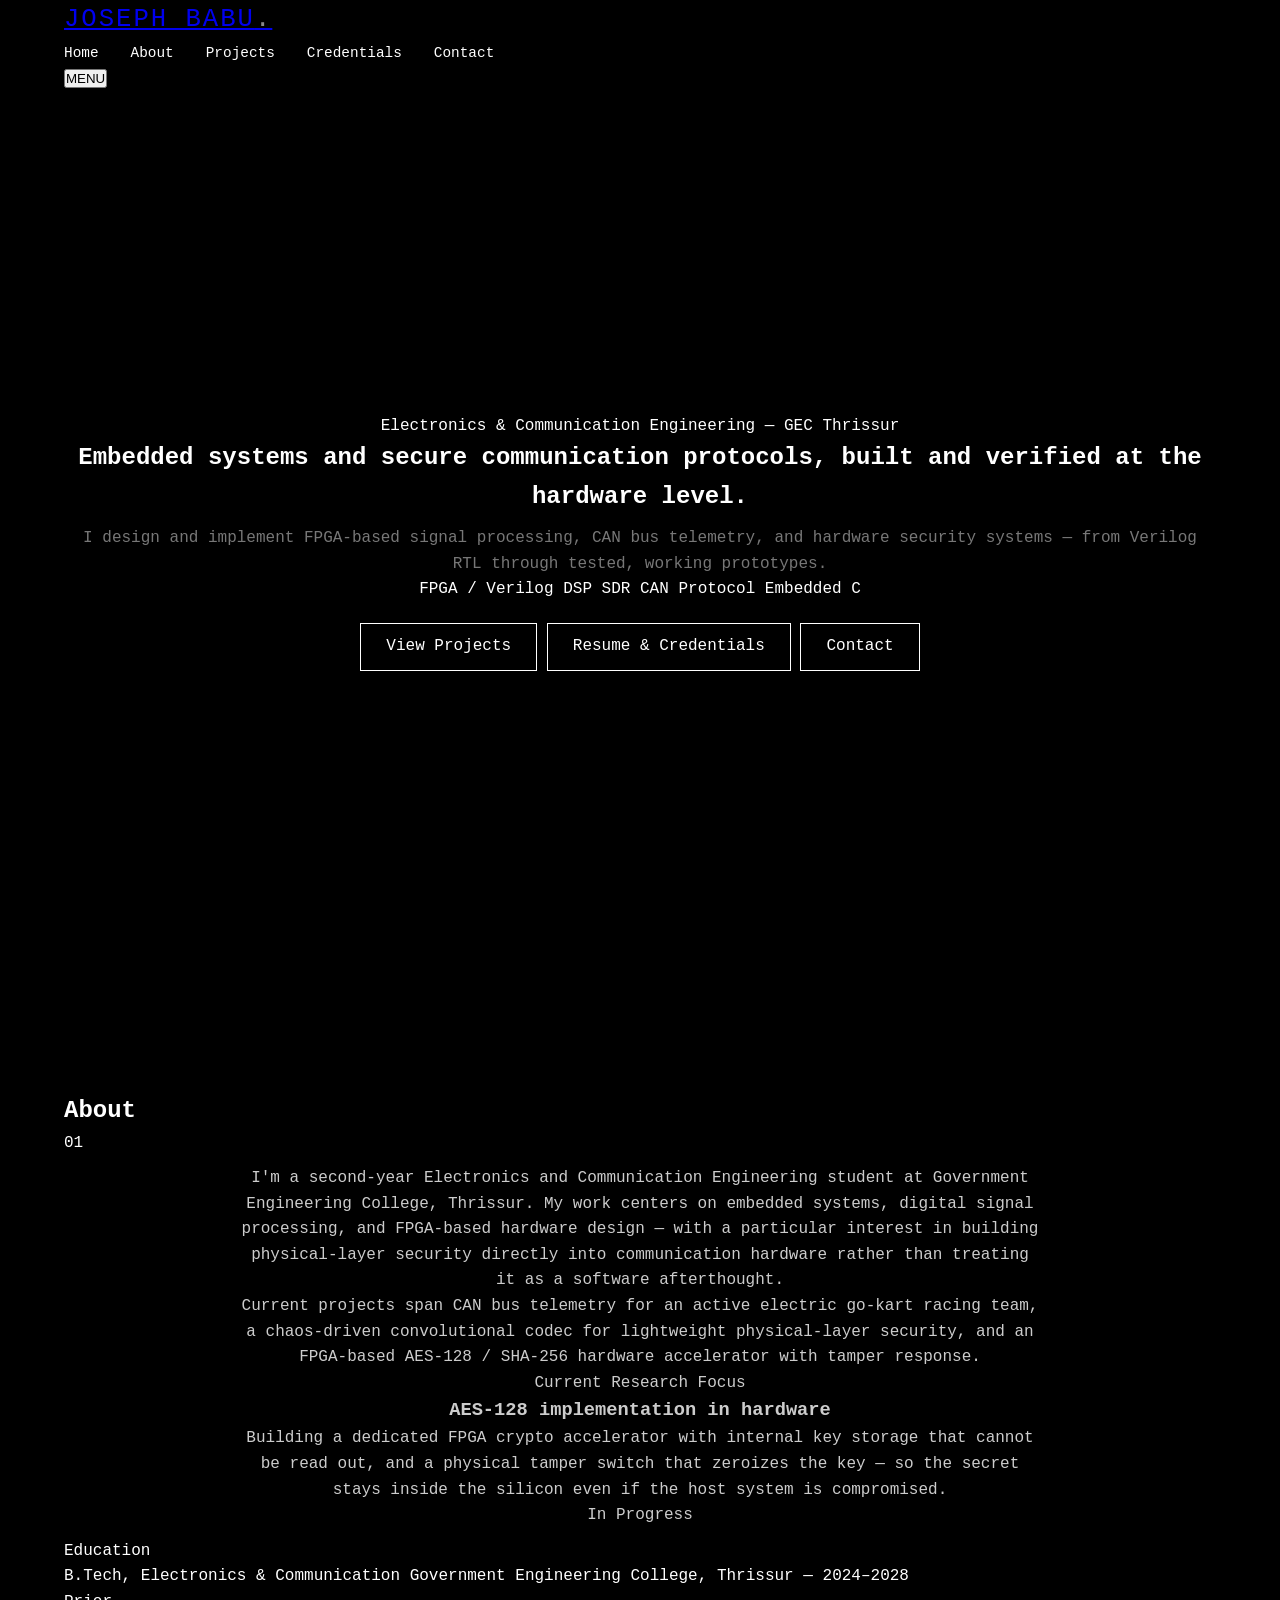
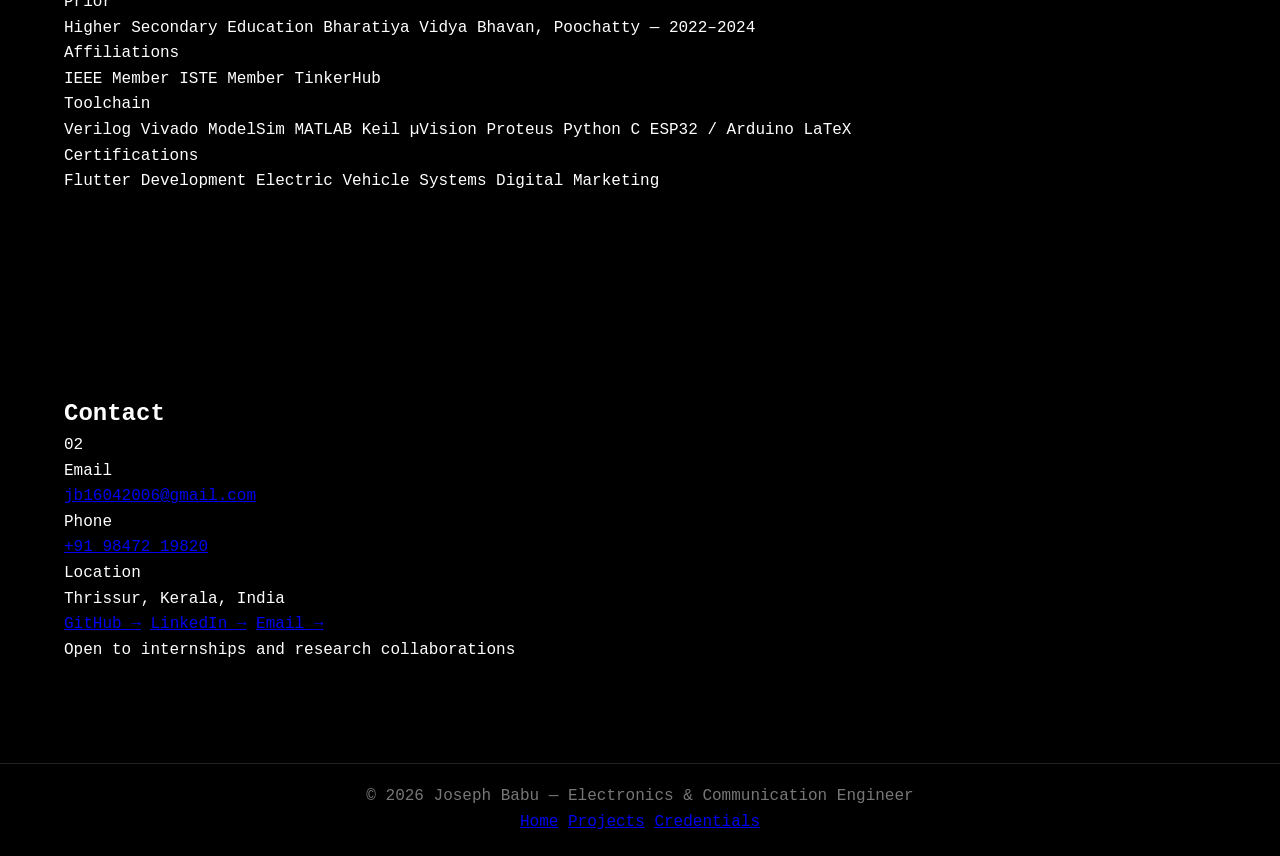
==== commit a2fb3eb7: "Enhance index.html with meta tags and content updates Added meta tags for description and preconnect" ====
--- a/index.html
+++ b/index.html
@@ -1,178 +1,179 @@
 <!DOCTYPE html>
 <html lang="en">
 <head>
-    <meta charset="UTF-8">
-    <meta name="viewport" content="width=device-width, initial-scale=1.0">
-    <title>Joseph Babu | Electronics & Communication Engineer</title>
-    
-    <!-- Google Fonts + Font Awesome -->
-    <link href="https://fonts.googleapis.com/css2?family=Inter:opsz,wght@14..32,300;14..32,400;14..32,500;14..32,600;14..32,700;14..32,800&family=Space+Grotesk:wght@400;500;600;700&display=swap" rel="stylesheet">
-    <link rel="stylesheet" href="https://cdnjs.cloudflare.com/ajax/libs/font-awesome/6.0.0/css/all.min.css">
-    
-    <link rel="stylesheet" href="style.css">
+<meta charset="UTF-8">
+<meta name="viewport" content="width=device-width, initial-scale=1.0">
+<title>Joseph Babu | Electronics &amp; Communication Engineer</title>
+<meta name="description" content="Joseph Babu — Electronics &amp; Communication Engineering student specializing in embedded systems, FPGA design, and secure communication protocols.">
+<link rel="preconnect" href="https://fonts.googleapis.com">
+<link rel="preconnect" href="https://fonts.gstatic.com" crossorigin>
+<link href="https://fonts.googleapis.com/css2?family=Source+Serif+4:wght@500;600;700&family=Inter:wght@400;500;600&family=IBM+Plex+Mono:wght@400;500;600&display=swap" rel="stylesheet">
+<link rel="stylesheet" href="style.css">
 </head>
-<body class="no-js">
+<body>
 
-<div class="grid-bg"></div>
-<div class="cursor-glow" id="cursorGlow"></div>
+<header class="site-nav">
+  <div class="container">
+    <div class="logo"><a href="index.html">JOSEPH BABU<span class="dot">.</span></a></div>
+    <ul class="nav-links" id="navLinks">
+      <li><a href="index.html">Home</a></li>
+      <li><a href="index.html#about">About</a></li>
+      <li><a href="projects.html">Projects</a></li>
+      <li><a href="credentials.html">Credentials</a></li>
+      <li><a href="index.html#contact">Contact</a></li>
+    </ul>
+    <button class="mobile-menu-btn" id="mobileMenuBtn" aria-label="Toggle navigation" aria-expanded="false">MENU</button>
+  </div>
+</header>
 
-<nav id="navbar">
-    <div class="container">
-        <div class="logo">JOSEPH <span>BABU</span></div>
-        <ul class="nav-links" id="navLinks">
-            <li><a href="#home">HOME</a></li>
-            <li><a href="#about">ABOUT</a></li>
-            <li><a href="projects.html">PROJECTS</a></li>
-            <li><a href="#contact">CONTACT</a></li>
-        </ul>
-        <div class="mobile-menu-btn" id="mobileMenuBtn">
-            <i class="fas fa-bars"></i>
-        </div>
+<section class="hero" id="home">
+  <div class="container">
+    <div class="eyebrow">Electronics &amp; Communication Engineering — GEC Thrissur</div>
+    <h1>Embedded systems and secure communication protocols, built and verified at the hardware level.</h1>
+    <p class="role-line">I design and implement FPGA-based signal processing, CAN bus telemetry, and hardware security systems — from Verilog RTL through tested, working prototypes.</p>
+
+    <div class="spec-line">
+      <span>FPGA / Verilog</span>
+      <span>DSP</span>
+      <span>SDR</span>
+      <span>CAN Protocol</span>
+      <span>Embedded C</span>
     </div>
-</nav>
 
-<!-- Hero Section -->
-<section id="home" class="hero">
-    <div class="container">
-        <div class="hero-content reveal">
-            <div class="hero-badge">ELECTRONICS & COMMUNICATION ENGINEER</div>
-           <a href="index.html" style="text-decoration: none;">
-    <h1 class="logo">JOSEPH <span>BABU</span></h1>
-</a>
-        
-            <div class="hero-tags">
-                <span>SDR</span><span>DSP</span><span>FPGA</span><span>Embedded Systems</span><span>Verilog</span><span>CAN Protocol</span>
-            </div>
-            <p class="hero-description">Building next-generation secure communication systems and real-time embedded architectures.</p>
-            <div class="hero-buttons">
-                <a href="#projects" class="btn btn-primary">Explore My Work <i class="fas fa-arrow-right"></i></a>
-                <a href="#contact" class="btn btn-outline">Contact Me <i class="fas fa-envelope"></i></a>
-            </div>
-        </div>
+    <div class="hero-actions">
+      <a href="projects.html" class="btn btn-primary">View Projects</a>
+      <a href="credentials.html" class="btn">Resume &amp; Credentials</a>
+      <a href="#contact" class="btn">Contact</a>
     </div>
-    <div class="scroll-indicator">
-        <span>SCROLL</span>
-        <i class="fas fa-chevron-down"></i>
-    </div>
+  </div>
 </section>
 
-<!-- About Section -->
-<section id="about" class="section">
-    <div class="container">
-        <h2 class="title reveal">Engineering Excellence</h2>
-        <div class="about-grid">
-            <div class="about-card reveal">
-                <div class="card-icon"><i class="fas fa-microchip"></i></div>
-                <h3>About Me</h3>
-                <p class="about-text">I'm Joseph Babu, a 2nd year Electronics and Communication Engineering student at Government Engineering College, Thrissur. Passionate about embedded systems, digital signal processing, and FPGA-based design.</p>
-                
-                <div class="skills-cloud">
-                    <span>FPGA</span><span>Verilog</span><span>DSP</span><span>MATLAB</span>
-                    <span>ESP32/ARDUINO</span><span>CAN Protocol</span><span>Python</span><span>C</span>
-                    <span>LaTeX</span><span>HTML/CSS/JavaScript</span>
-                </div>
+<section class="section" id="about">
+  <div class="container">
+    <div class="section-head">
+      <h2>About</h2>
+      <span class="index">01</span>
+    </div>
+
+    <div class="about-grid">
+      <div class="about-text">
+        <p>I'm a second-year Electronics and Communication Engineering student at Government Engineering College, Thrissur. My work centers on embedded systems, digital signal processing, and FPGA-based hardware design — with a particular interest in building physical-layer security directly into communication hardware rather than treating it as a software afterthought.</p>
+        <p>Current projects span CAN bus telemetry for an active electric go-kart racing team, a chaos-driven convolutional codec for lightweight physical-layer security, and an FPGA-based AES-128 / SHA-256 hardware accelerator with tamper response.</p>
+
+        <div class="callout">
+          <div>
+            <div class="callout-label">Current Research Focus</div>
+            <h3>AES-128 implementation in hardware</h3>
+            <p>Building a dedicated FPGA crypto accelerator with internal key storage that cannot be read out, and a physical tamper switch that zeroizes the key — so the secret stays inside the silicon even if the host system is compromised.</p>
+          </div>
+          <span class="status-tag">In Progress</span>
+        </div>
+      </div>
+
+      <div class="field-list">
+        <div class="field-row">
+          <div class="label">Education</div>
+          <div class="value">
+            B.Tech, Electronics &amp; Communication
+            <span class="sub">Government Engineering College, Thrissur — 2024–2028</span>
+          </div>
+        </div>
+        <div class="field-row">
+          <div class="label">Prior</div>
+          <div class="value">
+            Higher Secondary Education
+            <span class="sub">Bharatiya Vidya Bhavan, Poochatty — 2022–2024</span>
+          </div>
+        </div>
+        <div class="field-row">
+          <div class="label">Affiliations</div>
+          <div class="value">
+            <div class="tag-row">
+              <span class="tag">IEEE Member</span>
+              <span class="tag">ISTE Member</span>
+              <span class="tag">TinkerHub</span>
             </div>
-            <div class="about-card reveal">
-                <div class="card-icon"><i class="fas fa-graduation-cap"></i></div>
-                <h3>Education</h3>
-                <div class="education-item">
-                    <div class="edu-year">2024 - 2028</div>
-                    <div class="edu-title">B.Tech in Electronics & Communication</div>
-                    <div class="edu-institution">Government Engineering College, Thrissur</div>
-                </div>
-                <div class="education-item">
-                    <div class="edu-year">2022 - 2024</div>
-                    <div class="edu-title">Higher Secondary Education</div>
-                    <div class="edu-institution">Bharatiya Vidya Bhavan, Poochatty</div>
-                </div>
-                <h3 style="margin-top: 30px;"><i class="fas fa-trophy"></i> Affiliations</h3>
-                <div class="affiliations">
-                    <span><i class="fas fa-code"></i> TinkerHub</span>
-                    <span><i class="fas fa-microchip"></i> IEEE Member</span>
-                    <span><i class="fas fa-microchip"></i> ISTE Member</span>
-                </div>
-                <h3 style="margin-top: 25px;"><i class="fas fa-certificate"></i> Certifications</h3>
-                <div class="cert-list">
-                    <span>Flutter Development</span>
-                    <span>Electric Vehicle Orientation</span>
-                    <span>Digital Marketing</span>
-                </div>
+          </div>
+        </div>
+        <div class="field-row">
+          <div class="label">Toolchain</div>
+          <div class="value">
+            <div class="tag-row">
+              <span class="tag">Verilog</span>
+              <span class="tag">Vivado</span>
+              <span class="tag">ModelSim</span>
+              <span class="tag">MATLAB</span>
+              <span class="tag">Keil &micro;Vision</span>
+              <span class="tag">Proteus</span>
+              <span class="tag">Python</span>
+              <span class="tag">C</span>
+              <span class="tag">ESP32 / Arduino</span>
+              <span class="tag">LaTeX</span>
             </div>
+          </div>
         </div>
-        
+        <div class="field-row">
+          <div class="label">Certifications</div>
+          <div class="value">
+            <div class="tag-row">
+              <span class="tag">Flutter Development</span>
+              <span class="tag">Electric Vehicle Systems</span>
+              <span class="tag">Digital Marketing</span>
             </div>
+          </div>
         </div>
+      </div>
     </div>
+  </div>
 </section>
 
+<section class="section" id="contact">
+  <div class="container">
+    <div class="section-head">
+      <h2>Contact</h2>
+      <span class="index">02</span>
+    </div>
 
+    <div class="contact-grid">
+      <div class="contact-list field-list">
+        <div class="field-row">
+          <div class="label">Email</div>
+          <div class="value"><a href="mailto:jb16042006@gmail.com">jb16042006@gmail.com</a></div>
+        </div>
+        <div class="field-row">
+          <div class="label">Phone</div>
+          <div class="value"><a href="tel:+919847219820">+91 98472 19820</a></div>
+        </div>
+        <div class="field-row">
+          <div class="label">Location</div>
+          <div class="value">Thrissur, Kerala, India</div>
+        </div>
+      </div>
 
-        <!-- Research Interest -->
-        <div class="research-section reveal">
-            <div class="research-content">
-                <i class="fas fa-flask"></i>
-                <h3>Current Research Focus</h3>
-                <p> AES-128 in hardware.</p>
-            </div>
+      <div>
+        <div class="social-row">
+          <a href="https://github.com/josephbabu1" target="_blank" rel="noopener">GitHub <span>&rarr;</span></a>
+          <a href="https://www.linkedin.com/in/joseph-babu-77b7ab332/" target="_blank" rel="noopener">LinkedIn <span>&rarr;</span></a>
+          <a href="mailto:jb16042006@gmail.com">Email <span>&rarr;</span></a>
         </div>
+        <div class="availability-note">
+          <span class="dot"></span>
+          Open to internships and research collaborations
+        </div>
+      </div>
     </div>
-</section>
-
-<!-- Contact Section -->
-<section id="contact" class="section">
-    <div class="container">
-        <h2 class="title reveal">Connect With Me</h2>
-        <div class="contact-wrapper">
-            <div class="contact-info-card reveal">
-                <div class="contact-item">
-                    <i class="fas fa-envelope"></i>
-                    <div>
-                        <h4>Email</h4>
-                        <a href="mailto:jb16042006@gmail.com">jb16042006@gmail.com</a>
-                    </div>
-                </div>
-                <div class="contact-item">
-                    <i class="fas fa-phone-alt"></i>
-                    <div>
-                        <h4>Phone</h4>
-                        <a href="tel:+919847219820">+91 9847219820</a>
-                    </div>
-                </div>
-                <div class="contact-item">
-                    <i class="fas fa-map-marker-alt"></i>
-                    <div>
-                        <h4>Location</h4>
-                        <p>Kollannur House, Main Road, Nellikkunnu, East Fort</p>
-                    </div>
-                </div>
-            </div>
-            
-            <div class="contact-social reveal">
-                <h3>Find me on</h3>
-                <div class="social-links">
-                    <a href="https://github.com/yechezkiel" target="_blank"><i class="fab fa-github"></i></a>
-                    <a href="https://www.linkedin.com/in/joseph-babu-77b7ab332" target="_blank"><i class="fab fa-linkedin-in"></i></a>
-                    <a href="mailto:jb16042006@gmail.com"><i class="fas fa-envelope"></i></a>
-                </div>
-                <div class="availability">
-                    <i class="fas fa-circle"></i>
-                    <span>Available for collaborations and research opportunities</span>
-                </div>
-            </div>
-        </div>
-    </div>
+  </div>
 </section>
 
 <footer>
-    <div class="container">
-        <p>© 2026 JOSEPH BABU | Electronics & Communication Engineer | Built with <i class="fas fa-heart" style="color:#0ff"></i> for next-gen systems</p>
-        <div class="footer-links">
-            <a href="#home">Home</a>
-            <a href="#about">About</a>
-            <a href="#projects">Projects</a>
-            <a href="#contact">Contact</a>
-        </div>
+  <div class="container">
+    <p>&copy; 2026 Joseph Babu — Electronics &amp; Communication Engineer</p>
+    <div class="footer-links">
+      <a href="index.html">Home</a>
+      <a href="projects.html">Projects</a>
+      <a href="credentials.html">Credentials</a>
     </div>
+  </div>
 </footer>
 
 <script src="script.js"></script>
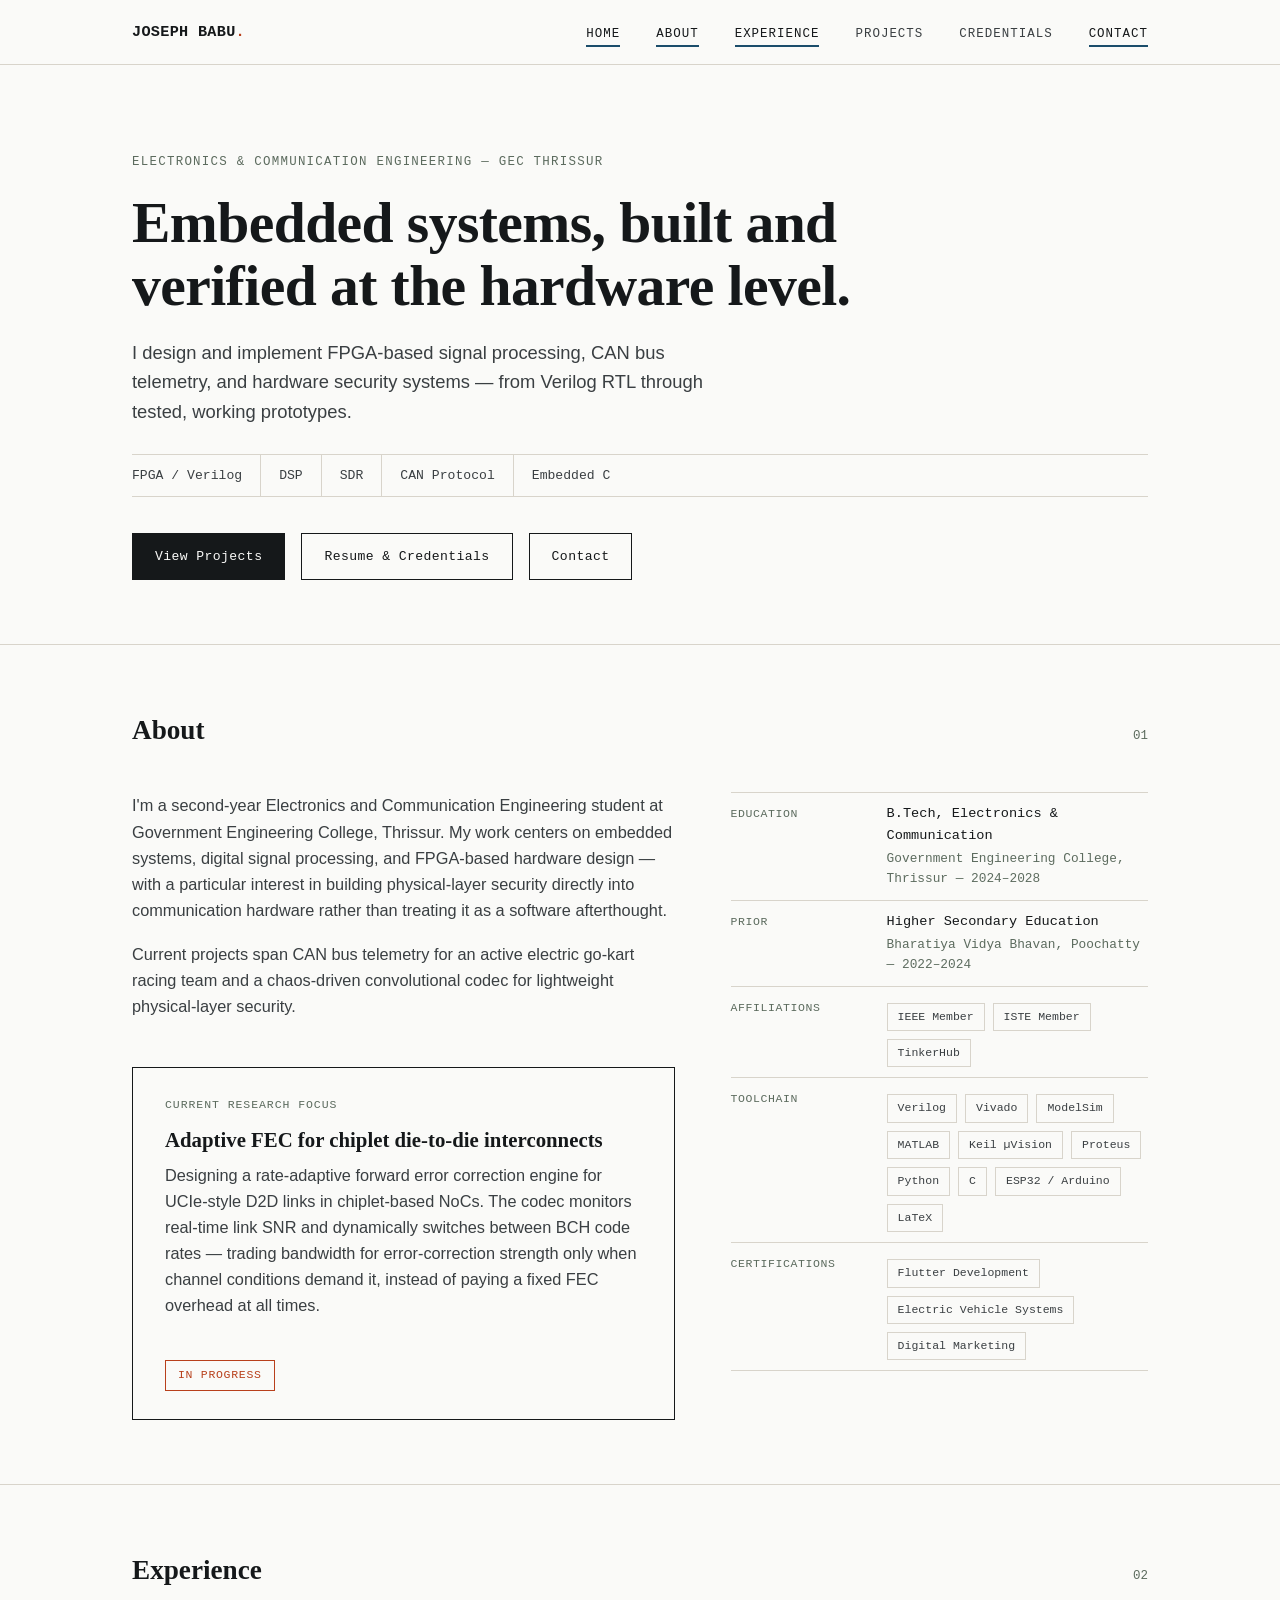
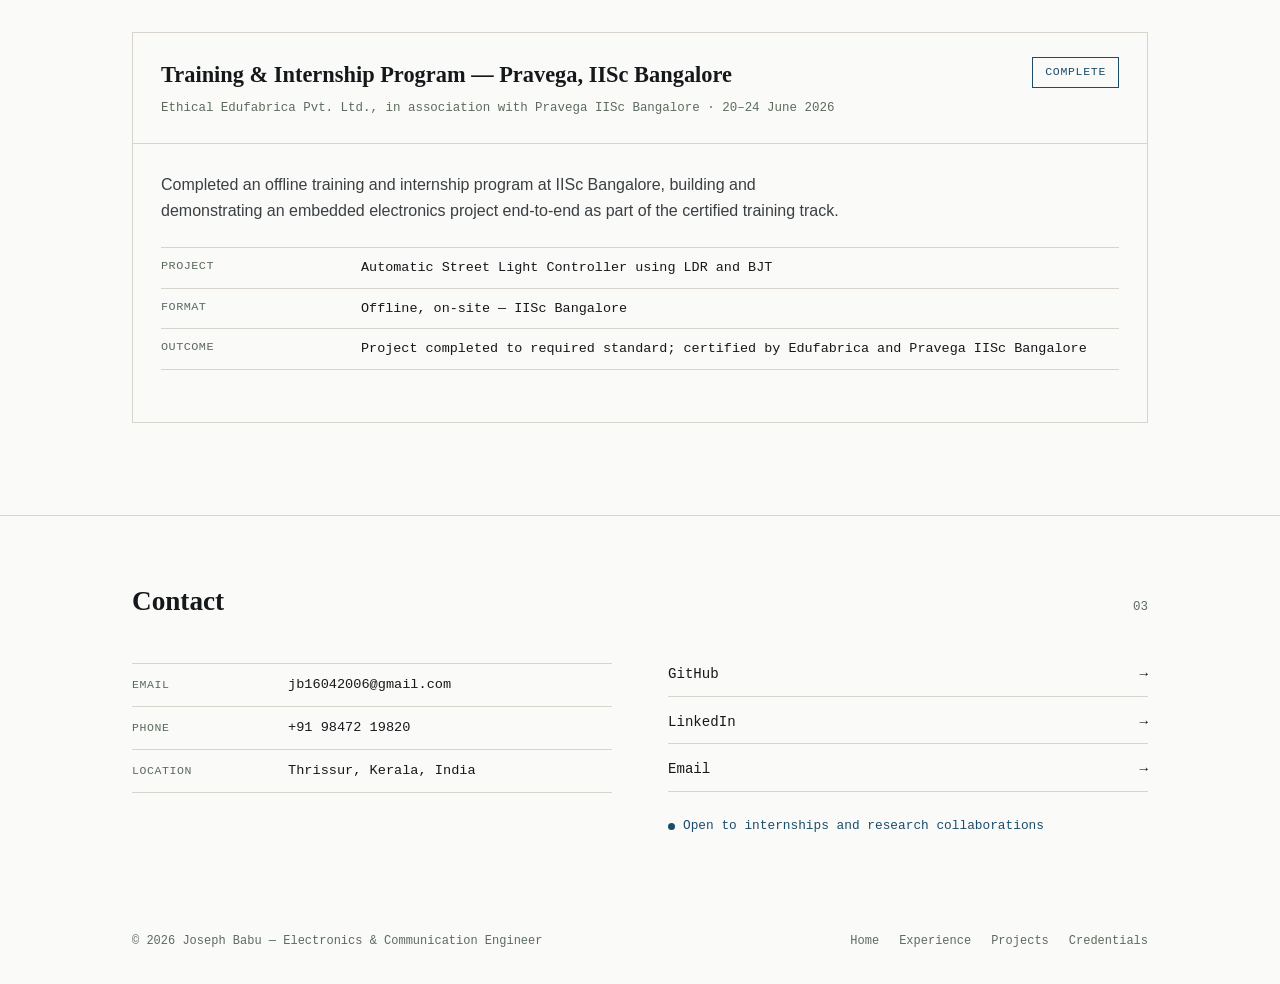
==== commit 811ce3bd: "Enhance index.html with experience section Added experience section and updated project details." ====
--- a/index.html
+++ b/index.html
@@ -18,6 +18,7 @@
     <ul class="nav-links" id="navLinks">
       <li><a href="index.html">Home</a></li>
       <li><a href="index.html#about">About</a></li>
+      <li><a href="index.html#experience">Experience</a></li>
       <li><a href="projects.html">Projects</a></li>
       <li><a href="credentials.html">Credentials</a></li>
       <li><a href="index.html#contact">Contact</a></li>
@@ -29,7 +30,7 @@
 <section class="hero" id="home">
   <div class="container">
     <div class="eyebrow">Electronics &amp; Communication Engineering — GEC Thrissur</div>
-    <h1>Embedded systems and secure communication protocols, built and verified at the hardware level.</h1>
+    <h1>Embedded systems, built and verified at the hardware level.</h1>
     <p class="role-line">I design and implement FPGA-based signal processing, CAN bus telemetry, and hardware security systems — from Verilog RTL through tested, working prototypes.</p>
 
     <div class="spec-line">
@@ -58,13 +59,13 @@
     <div class="about-grid">
       <div class="about-text">
         <p>I'm a second-year Electronics and Communication Engineering student at Government Engineering College, Thrissur. My work centers on embedded systems, digital signal processing, and FPGA-based hardware design — with a particular interest in building physical-layer security directly into communication hardware rather than treating it as a software afterthought.</p>
-        <p>Current projects span CAN bus telemetry for an active electric go-kart racing team, a chaos-driven convolutional codec for lightweight physical-layer security, and an FPGA-based AES-128 / SHA-256 hardware accelerator with tamper response.</p>
+        <p>Current projects span CAN bus telemetry for an active electric go-kart racing team and a chaos-driven convolutional codec for lightweight physical-layer security.</p>
 
         <div class="callout">
           <div>
             <div class="callout-label">Current Research Focus</div>
-            <h3>AES-128 implementation in hardware</h3>
-            <p>Building a dedicated FPGA crypto accelerator with internal key storage that cannot be read out, and a physical tamper switch that zeroizes the key — so the secret stays inside the silicon even if the host system is compromised.</p>
+            <h3>Adaptive FEC for chiplet die-to-die interconnects</h3>
+            <p>Designing a rate-adaptive forward error correction engine for UCIe-style D2D links in chiplet-based NoCs. The codec monitors real-time link SNR and dynamically switches between BCH code rates &mdash; trading bandwidth for error-correction strength only when channel conditions demand it, instead of paying a fixed FEC overhead at all times.</p>
           </div>
           <span class="status-tag">In Progress</span>
         </div>
@@ -127,11 +128,38 @@
   </div>
 </section>
 
+<section class="section" id="experience">
+  <div class="container">
+    <div class="section-head">
+      <h2>Experience</h2>
+      <span class="index">02</span>
+    </div>
+
+    <div class="project">
+      <div class="project-header">
+        <div class="titles">
+          <h3>Training &amp; Internship Program — Pravega, IISc Bangalore</h3>
+          <div class="meta">Ethical Edufabrica Pvt. Ltd., in association with Pravega IISc Bangalore &middot; 20&ndash;24 June 2026</div>
+        </div>
+        <span class="status complete">Complete</span>
+      </div>
+      <div class="project-body">
+        <p class="project-summary">Completed an offline training and internship program at IISc Bangalore, building and demonstrating an embedded electronics project end-to-end as part of the certified training track.</p>
+        <table class="spec-table">
+          <tr><td>Project</td><td>Automatic Street Light Controller using LDR and BJT</td></tr>
+          <tr><td>Format</td><td>Offline, on-site &mdash; IISc Bangalore</td></tr>
+          <tr><td>Outcome</td><td>Project completed to required standard; certified by Edufabrica and Pravega IISc Bangalore</td></tr>
+        </table>
+      </div>
+    </div>
+  </div>
+</section>
+
 <section class="section" id="contact">
   <div class="container">
     <div class="section-head">
       <h2>Contact</h2>
-      <span class="index">02</span>
+      <span class="index">03</span>
     </div>
 
     <div class="contact-grid">
@@ -170,6 +198,7 @@
     <p>&copy; 2026 Joseph Babu — Electronics &amp; Communication Engineer</p>
     <div class="footer-links">
       <a href="index.html">Home</a>
+      <a href="index.html#experience">Experience</a>
       <a href="projects.html">Projects</a>
       <a href="credentials.html">Credentials</a>
     </div>
--- a/style.css
+++ b/style.css
@@ -1,287 +1,651 @@
-* {
-    margin: 0;
-    padding: 0;
-    box-sizing: border-box;
-}
+/* ============================================
+   JOSEPH BABU — PORTFOLIO
+   Design system: technical paper / spec-sheet
+   ============================================ */
+
+:root {
+  /* Color */
+  --paper:      #FAFAF8;
+  --paper-dim:  #F1EFEA;
+  --ink:        #15181A;
+  --ink-soft:   #3A3F42;
+  --slate:      #5C6B5E;
+  --rule:       #D8D4CB;
+  --signal:     #1B4D6B;
+  --signal-dim: #E8EEF1;
+  --flag:       #B8401C;
+  --flag-dim:   #F5E6DE;
+
+  /* Type */
+  --serif: 'Source Serif 4', 'IBM Plex Serif', Georgia, serif;
+  --sans:  'Inter', -apple-system, sans-serif;
+  --mono:  'IBM Plex Mono', 'JetBrains Mono', monospace;
+
+  /* Layout */
+  --max-w: 1080px;
+  --pad: 32px;
+}
+
+* { margin: 0; padding: 0; box-sizing: border-box; }
+
+html { scroll-behavior: smooth; }
 
 body {
-    background: #000;
-    color: #fff;
-    font-family: 'Segoe UI', 'Roboto', monospace;
-    line-height: 1.6;
-    scroll-behavior: smooth;
-}
-
-/* CONTAINER */
+  font-family: var(--sans);
+  background: var(--paper);
+  color: var(--ink);
+  line-height: 1.6;
+  font-size: 16px;
+  -webkit-font-smoothing: antialiased;
+}
+
+a { color: var(--signal); text-decoration: none; }
+a:hover { text-decoration: underline; }
+a:focus-visible, button:focus-visible {
+  outline: 2px solid var(--signal);
+  outline-offset: 2px;
+}
+
 .container {
-    width: 90%;
-    max-width: 1200px;
-    margin: auto;
-}
-
-/* NAVBAR */
-nav {
-    position: fixed;
-    width: 100%;
-    top: 0;
-    z-index: 1000;
-
-    background: rgba(0, 0, 0, 0.7);
-    backdrop-filter: blur(10px);
-    border-bottom: 1px solid #222;
-}
-
-nav .container {
+  max-width: var(--max-w);
+  margin: 0 auto;
+  padding: 0 var(--pad);
+}
+
+ul { list-style: none; }
+
+/* ---------- NAV ---------- */
+header.site-nav {
+  position: sticky;
+  top: 0;
+  background: var(--paper);
+  border-bottom: 1px solid var(--rule);
+  z-index: 100;
+}
+
+.site-nav .container {
+  display: flex;
+  justify-content: space-between;
+  align-items: center;
+  padding: 18px var(--pad);
+  height: 64px;
+}
+
+.site-nav .logo {
+  font-family: var(--mono);
+  font-size: 0.95rem;
+  font-weight: 600;
+  letter-spacing: 0.02em;
+  color: var(--ink);
+}
+
+.site-nav .logo a { color: inherit; }
+.site-nav .logo a:hover { text-decoration: none; color: var(--signal); }
+
+.site-nav .logo .dot { color: var(--flag); }
+
+.nav-links {
+  display: flex;
+  gap: 36px;
+}
+
+.nav-links a {
+  font-family: var(--mono);
+  font-size: 0.78rem;
+  letter-spacing: 0.08em;
+  color: var(--ink-soft);
+  text-decoration: none;
+  text-transform: uppercase;
+  padding-bottom: 4px;
+  border-bottom: 2px solid transparent;
+}
+
+.nav-links a:hover,
+.nav-links a.current {
+  color: var(--ink);
+  border-bottom-color: var(--signal);
+}
+
+.mobile-menu-btn {
+  display: none;
+  background: none;
+  border: 1px solid var(--rule);
+  font-family: var(--mono);
+  font-size: 0.75rem;
+  padding: 6px 10px;
+  cursor: pointer;
+  color: var(--ink);
+}
+
+@media (max-width: 760px) {
+  .nav-links { display: none; }
+  .nav-links.open {
     display: flex;
-    justify-content: space-between;
-    align-items: center;
-    padding: 1rem 0;
-}
-
-/* LOGO */
-.logo {
-    font-size: 1.6rem;
-    letter-spacing: 2px;
-    white-space: nowrap;
-}
-
-.logo span {
-    color: #888;
-}
-
-/* NAV LINKS */
-.nav-links {
-    display: flex;
-    gap: 2rem;
-    list-style: none;
-}
-
-.nav-links a {
-    color: #fff;
-    text-decoration: none;
-    position: relative;
-    font-size: 0.9rem;
-}
-
-/* underline hover effect */
-.nav-links a::after {
-    content: '';
+    flex-direction: column;
     position: absolute;
+    top: 64px;
     left: 0;
-    bottom: -5px;
-    width: 0%;
-    height: 1px;
-    background: white;
-    transition: 0.3s;
-}
-
-.nav-links a:hover::after {
-    width: 100%;
-}
-
-/* SECTION FIX (prevents hiding under navbar) */
-section {
-    padding: 100px 0;
-    scroll-margin-top: 80px;
-}
-
-/* HERO */
+    right: 0;
+    background: var(--paper);
+    border-bottom: 1px solid var(--rule);
+    padding: 16px var(--pad) 24px;
+    gap: 18px;
+  }
+  .mobile-menu-btn { display: block; }
+}
+
+/* ---------- HERO ---------- */
 .hero {
-    height: 100vh;
-    display: flex;
-    align-items: center;
-    text-align: center;
-}
-
-.hero-content {
-    width: 100%;
-}
-
-#typing {
-    font-size: 3rem;
-    letter-spacing: 2px;
-    border-right: 2px solid white;
-    display: inline-block;
-    padding-right: 5px;
-}
-
-.hero h3 {
-    margin-top: 10px;
-    color: #aaa;
-    font-weight: 400;
-}
-
-.hero p {
-    margin-top: 10px;
-    color: #777;
-}
-
-/* BUTTON */
+  padding: 88px 0 64px;
+  border-bottom: 1px solid var(--rule);
+}
+
+.hero .eyebrow {
+  font-family: var(--mono);
+  font-size: 0.78rem;
+  letter-spacing: 0.1em;
+  text-transform: uppercase;
+  color: var(--slate);
+  margin-bottom: 18px;
+}
+
+.hero h1 {
+  font-family: var(--serif);
+  font-size: clamp(2.4rem, 5vw, 3.6rem);
+  font-weight: 600;
+  line-height: 1.1;
+  letter-spacing: -0.01em;
+  color: var(--ink);
+  margin-bottom: 20px;
+  max-width: 760px;
+}
+
+.hero .role-line {
+  font-family: var(--sans);
+  font-size: 1.15rem;
+  color: var(--ink-soft);
+  max-width: 600px;
+  margin-bottom: 28px;
+}
+
+.spec-line {
+  display: flex;
+  flex-wrap: wrap;
+  gap: 0;
+  font-family: var(--mono);
+  font-size: 0.82rem;
+  color: var(--ink-soft);
+  margin-bottom: 36px;
+  border-top: 1px solid var(--rule);
+  border-bottom: 1px solid var(--rule);
+}
+
+.spec-line span {
+  padding: 10px 18px 10px 0;
+  margin-right: 18px;
+  border-right: 1px solid var(--rule);
+}
+
+.spec-line span:last-child { border-right: none; }
+
+.hero-actions {
+  display: flex;
+  gap: 16px;
+  flex-wrap: wrap;
+}
+
 .btn {
-    display: inline-block;
-    margin-top: 20px;
-    padding: 10px 25px;
-    border: 1px solid white;
-    color: white;
-    text-decoration: none;
-    transition: 0.3s;
+  display: inline-flex;
+  align-items: center;
+  gap: 8px;
+  font-family: var(--mono);
+  font-size: 0.82rem;
+  letter-spacing: 0.03em;
+  padding: 12px 22px;
+  border: 1px solid var(--ink);
+  text-decoration: none;
+  color: var(--ink);
+  background: transparent;
+  transition: background 0.15s ease, color 0.15s ease;
 }
 
 .btn:hover {
-    background: white;
-    color: black;
-    transform: translateY(-2px);
-}
-
-/* TITLES */
-.title {
-    text-align: center;
-    margin-bottom: 40px;
-    font-size: 2rem;
-    letter-spacing: 1px;
-}
-
-/* ABOUT */
-.about-text {
-    max-width: 800px;
-    margin: 10px auto;
-    text-align: center;
-    color: #ccc;
-}
-
-/* SKILLS */
-.skills {
-    display: flex;
-    justify-content: center;
-    flex-wrap: wrap;
-    gap: 10px;
-    margin-top: 20px;
-}
-
-.skills span {
-    border: 1px solid #333;
-    padding: 6px 15px;
-    font-size: 0.85rem;
-    transition: 0.3s;
-}
-
-.skills span:hover {
-    background: white;
-    color: black;
-}
-
-/* PROJECT GRID */
-.grid {
-    display: grid;
-    grid-template-columns: repeat(auto-fit, minmax(280px, 1fr));
-    gap: 2rem;
-}
-
-/* PROJECT CARD */
-.card {
-    padding: 2rem;
-    border-radius: 10px;
-
-    background: rgba(255, 255, 255, 0.05);
-    backdrop-filter: blur(10px);
-
-    border: 1px solid #222;
-    transition: all 0.3s ease;
-    text-align: center;
-}
-
-.card i {
-    font-size: 2.5rem;
-    margin-bottom: 15px;
-}
-
-.card h3 {
-    margin-bottom: 10px;
-}
-
-.card p {
-    color: #aaa;
-    font-size: 0.9rem;
-}
-
-/* HOVER EFFECT */
-.card:hover {
-    transform: translateY(-10px);
-    border-color: white;
-    box-shadow: 0 0 20px rgba(255,255,255,0.1);
-}
-
-/* PROJECT LINKS */
+  background: var(--ink);
+  color: var(--paper);
+  text-decoration: none;
+}
+
+.btn-primary {
+  background: var(--ink);
+  color: var(--paper);
+}
+
+.btn-primary:hover {
+  background: var(--signal);
+  border-color: var(--signal);
+}
+
+/* ---------- SECTION SCAFFOLDING ---------- */
+.section {
+  padding: 64px 0;
+  border-bottom: 1px solid var(--rule);
+}
+
+.section:last-of-type { border-bottom: none; }
+
+.section-head {
+  display: flex;
+  align-items: baseline;
+  justify-content: space-between;
+  margin-bottom: 40px;
+  gap: 20px;
+}
+
+.section-head h2 {
+  font-family: var(--serif);
+  font-size: 1.7rem;
+  font-weight: 600;
+  color: var(--ink);
+}
+
+.section-head .index {
+  font-family: var(--mono);
+  font-size: 0.78rem;
+  color: var(--slate);
+  white-space: nowrap;
+}
+
+/* ---------- ABOUT ---------- */
+.about-grid {
+  display: grid;
+  grid-template-columns: 1.3fr 1fr;
+  gap: 56px;
+}
+
+@media (max-width: 760px) {
+  .about-grid { grid-template-columns: 1fr; gap: 40px; }
+}
+
+.about-text p {
+  color: var(--ink-soft);
+  font-size: 1.02rem;
+  margin-bottom: 18px;
+  max-width: 560px;
+}
+
+.field-list {
+  font-family: var(--mono);
+  font-size: 0.85rem;
+}
+
+.field-row {
+  display: grid;
+  grid-template-columns: 140px 1fr;
+  gap: 16px;
+  padding: 10px 0;
+  border-top: 1px solid var(--rule);
+}
+
+.field-row:last-child { border-bottom: 1px solid var(--rule); }
+
+.field-row .label {
+  color: var(--slate);
+  text-transform: uppercase;
+  letter-spacing: 0.05em;
+  font-size: 0.72rem;
+  padding-top: 2px;
+}
+
+.field-row .value {
+  color: var(--ink);
+}
+
+.field-row .value .sub {
+  display: block;
+  color: var(--slate);
+  font-size: 0.8rem;
+  margin-top: 2px;
+}
+
+.tag-row {
+  display: flex;
+  flex-wrap: wrap;
+  gap: 8px;
+  margin-top: 6px;
+}
+
+.tag {
+  font-family: var(--mono);
+  font-size: 0.72rem;
+  border: 1px solid var(--rule);
+  padding: 4px 10px;
+  color: var(--ink-soft);
+  white-space: nowrap;
+}
+
+/* ---------- RESEARCH FOCUS CALLOUT ---------- */
+.callout {
+  border: 1px solid var(--ink);
+  padding: 28px 32px;
+  margin-top: 48px;
+  display: flex;
+  justify-content: space-between;
+  align-items: flex-start;
+  gap: 24px;
+  flex-wrap: wrap;
+}
+
+.callout .callout-label {
+  font-family: var(--mono);
+  font-size: 0.72rem;
+  letter-spacing: 0.08em;
+  text-transform: uppercase;
+  color: var(--slate);
+  margin-bottom: 8px;
+}
+
+.callout h3 {
+  font-family: var(--serif);
+  font-size: 1.3rem;
+  font-weight: 600;
+  margin-bottom: 6px;
+}
+
+.callout p {
+  color: var(--ink-soft);
+  max-width: 480px;
+}
+
+.status-tag {
+  font-family: var(--mono);
+  font-size: 0.72rem;
+  letter-spacing: 0.06em;
+  text-transform: uppercase;
+  padding: 5px 12px;
+  border: 1px solid var(--flag);
+  color: var(--flag);
+  white-space: nowrap;
+}
+
+/* ---------- PROJECTS (spec sheet style) ---------- */
+.project {
+  border: 1px solid var(--rule);
+  margin-bottom: 28px;
+}
+
+.project-header {
+  display: flex;
+  justify-content: space-between;
+  align-items: flex-start;
+  gap: 20px;
+  padding: 24px 28px;
+  border-bottom: 1px solid var(--rule);
+  flex-wrap: wrap;
+}
+
+.project-header .titles h3 {
+  font-family: var(--serif);
+  font-size: 1.4rem;
+  font-weight: 600;
+  margin-bottom: 6px;
+}
+
+.project-header .meta {
+  font-family: var(--mono);
+  font-size: 0.78rem;
+  color: var(--slate);
+}
+
+.status {
+  font-family: var(--mono);
+  font-size: 0.72rem;
+  letter-spacing: 0.06em;
+  text-transform: uppercase;
+  padding: 5px 12px;
+  border: 1px solid var(--slate);
+  color: var(--slate);
+  white-space: nowrap;
+  height: fit-content;
+}
+
+.status.complete {
+  border-color: var(--signal);
+  color: var(--signal);
+}
+
+.status.in-progress {
+  border-color: var(--flag);
+  color: var(--flag);
+}
+
+.project-body {
+  padding: 28px;
+}
+
+.project-summary {
+  color: var(--ink-soft);
+  margin-bottom: 24px;
+  max-width: 680px;
+}
+
+.spec-table {
+  width: 100%;
+  border-collapse: collapse;
+  font-family: var(--mono);
+  font-size: 0.84rem;
+  margin-bottom: 24px;
+}
+
+.spec-table tr {
+  border-top: 1px solid var(--rule);
+}
+
+.spec-table tr:last-child {
+  border-bottom: 1px solid var(--rule);
+}
+
+.spec-table td {
+  padding: 9px 0;
+  vertical-align: top;
+}
+
+.spec-table td:first-child {
+  width: 200px;
+  color: var(--slate);
+  text-transform: uppercase;
+  letter-spacing: 0.04em;
+  font-size: 0.74rem;
+  padding-right: 16px;
+}
+
+.spec-table td:last-child {
+  color: var(--ink);
+}
+
+.results-list {
+  margin-bottom: 24px;
+}
+
+.results-list .result-row {
+  display: flex;
+  gap: 12px;
+  padding: 6px 0;
+  font-size: 0.92rem;
+  color: var(--ink-soft);
+}
+
+.results-list .result-row .mark {
+  font-family: var(--mono);
+  color: var(--signal);
+  flex-shrink: 0;
+}
+
 .project-links {
-    margin-top: 15px;
-    display: flex;
-    justify-content: center;
+  display: flex;
+  gap: 24px;
+  flex-wrap: wrap;
+  border-top: 1px solid var(--rule);
+  padding-top: 18px;
 }
 
 .project-links a {
-    border: 1px solid white;
-    padding: 6px 15px;
-    text-decoration: none;
-    color: white;
-    font-size: 0.85rem;
-    transition: 0.3s;
-}
-
-.project-links a:hover {
-    background: white;
-    color: black;
-}
-
-/* CONTACT */
-.contact {
-    display: flex;
-    justify-content: center;
-    gap: 2rem;
-    font-size: 2rem;
-}
-
-.contact a {
-    color: white;
-    transition: 0.3s;
-}
-
-.contact a:hover {
-    transform: scale(1.2);
-    color: #aaa;
-}
-
-/* FOOTER */
+  font-family: var(--mono);
+  font-size: 0.82rem;
+  color: var(--signal);
+}
+
+.project-links a.disabled {
+  color: var(--slate);
+  pointer-events: none;
+  text-decoration: none;
+}
+
+/* ---------- CREDENTIALS ---------- */
+.doc-list {
+  border-top: 1px solid var(--rule);
+}
+
+.doc-row {
+  display: flex;
+  justify-content: space-between;
+  align-items: center;
+  padding: 22px 0;
+  border-bottom: 1px solid var(--rule);
+  gap: 20px;
+  flex-wrap: wrap;
+}
+
+.doc-row .doc-title {
+  font-family: var(--serif);
+  font-size: 1.1rem;
+  font-weight: 600;
+  margin-bottom: 4px;
+}
+
+.doc-row .doc-desc {
+  color: var(--slate);
+  font-size: 0.9rem;
+  max-width: 480px;
+}
+
+.doc-row .doc-link {
+  font-family: var(--mono);
+  font-size: 0.8rem;
+  border: 1px solid var(--ink);
+  padding: 8px 16px;
+  color: var(--ink);
+  white-space: nowrap;
+}
+
+.doc-row .doc-link:hover {
+  background: var(--ink);
+  color: var(--paper);
+  text-decoration: none;
+}
+
+.cert-group-title {
+  font-family: var(--mono);
+  font-size: 0.78rem;
+  text-transform: uppercase;
+  letter-spacing: 0.06em;
+  color: var(--slate);
+  margin: 40px 0 4px;
+}
+
+/* ---------- CONTACT ---------- */
+.contact-grid {
+  display: grid;
+  grid-template-columns: 1fr 1fr;
+  gap: 56px;
+}
+
+@media (max-width: 760px) {
+  .contact-grid { grid-template-columns: 1fr; gap: 40px; }
+}
+
+.contact-list .field-row .value a { color: var(--ink); }
+.contact-list .field-row .value a:hover { color: var(--signal); }
+
+.social-row {
+  display: flex;
+  flex-direction: column;
+  gap: 14px;
+}
+
+.social-row a {
+  font-family: var(--mono);
+  font-size: 0.88rem;
+  color: var(--ink);
+  border-bottom: 1px solid var(--rule);
+  padding-bottom: 10px;
+  display: flex;
+  justify-content: space-between;
+}
+
+.social-row a:hover {
+  color: var(--signal);
+  text-decoration: none;
+}
+
+.availability-note {
+  margin-top: 24px;
+  font-family: var(--mono);
+  font-size: 0.8rem;
+  color: var(--signal);
+  display: flex;
+  align-items: center;
+  gap: 8px;
+}
+
+.availability-note .dot {
+  width: 7px;
+  height: 7px;
+  background: var(--signal);
+  border-radius: 50%;
+  display: inline-block;
+}
+
+/* ---------- FOOTER ---------- */
 footer {
-    text-align: center;
-    padding: 20px;
-    border-top: 1px solid #222;
-    color: #777;
-}
-
-/* SCROLL ANIMATION */
-.fade {
-    opacity: 0;
-    transform: translateY(20px);
-    transition: 0.8s ease;
-}
-
-.fade.show {
-    opacity: 1;
-    transform: translateY(0);
-}
-
-/* RESPONSIVE */
-@media (max-width: 768px) {
-    .nav-links {
-        gap: 1rem;
-        font-size: 0.8rem;
-    }
-
-    #typing {
-        font-size: 2rem;
-    }
-
-    .title {
-        font-size: 1.5rem;
-    }
-}
+  padding: 32px 0;
+}
+
+footer .container {
+  display: flex;
+  justify-content: space-between;
+  align-items: center;
+  flex-wrap: wrap;
+  gap: 16px;
+}
+
+footer p {
+  font-family: var(--mono);
+  font-size: 0.75rem;
+  color: var(--slate);
+}
+
+.footer-links {
+  display: flex;
+  gap: 20px;
+}
+
+.footer-links a {
+  font-family: var(--mono);
+  font-size: 0.75rem;
+  color: var(--slate);
+}
+
+.footer-links a:hover { color: var(--ink); }
+
+/* ---------- BACK LINK ---------- */
+.back-link {
+  font-family: var(--mono);
+  font-size: 0.8rem;
+  display: inline-block;
+  margin-bottom: 24px;
+}
+
+/* ---------- REDUCED MOTION ---------- */
+@media (prefers-reduced-motion: reduce) {
+  html { scroll-behavior: auto; }
+}
